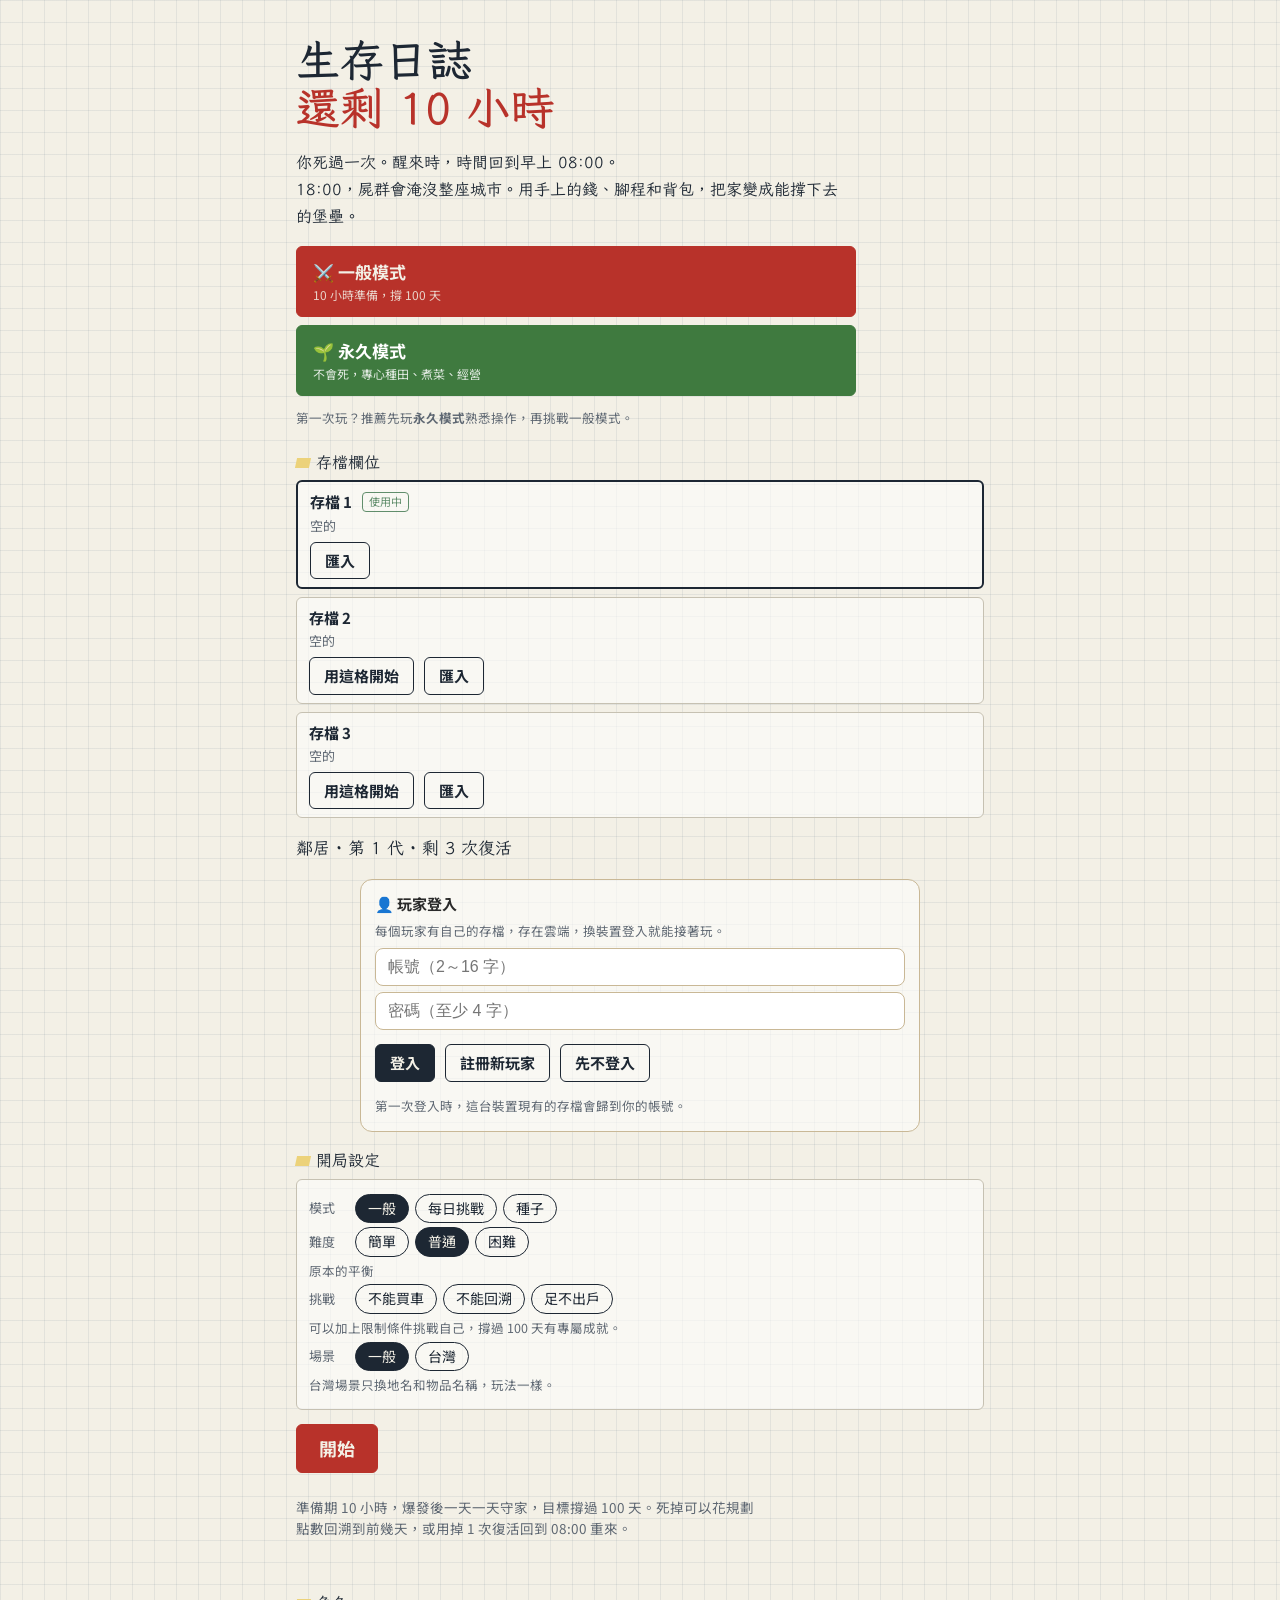
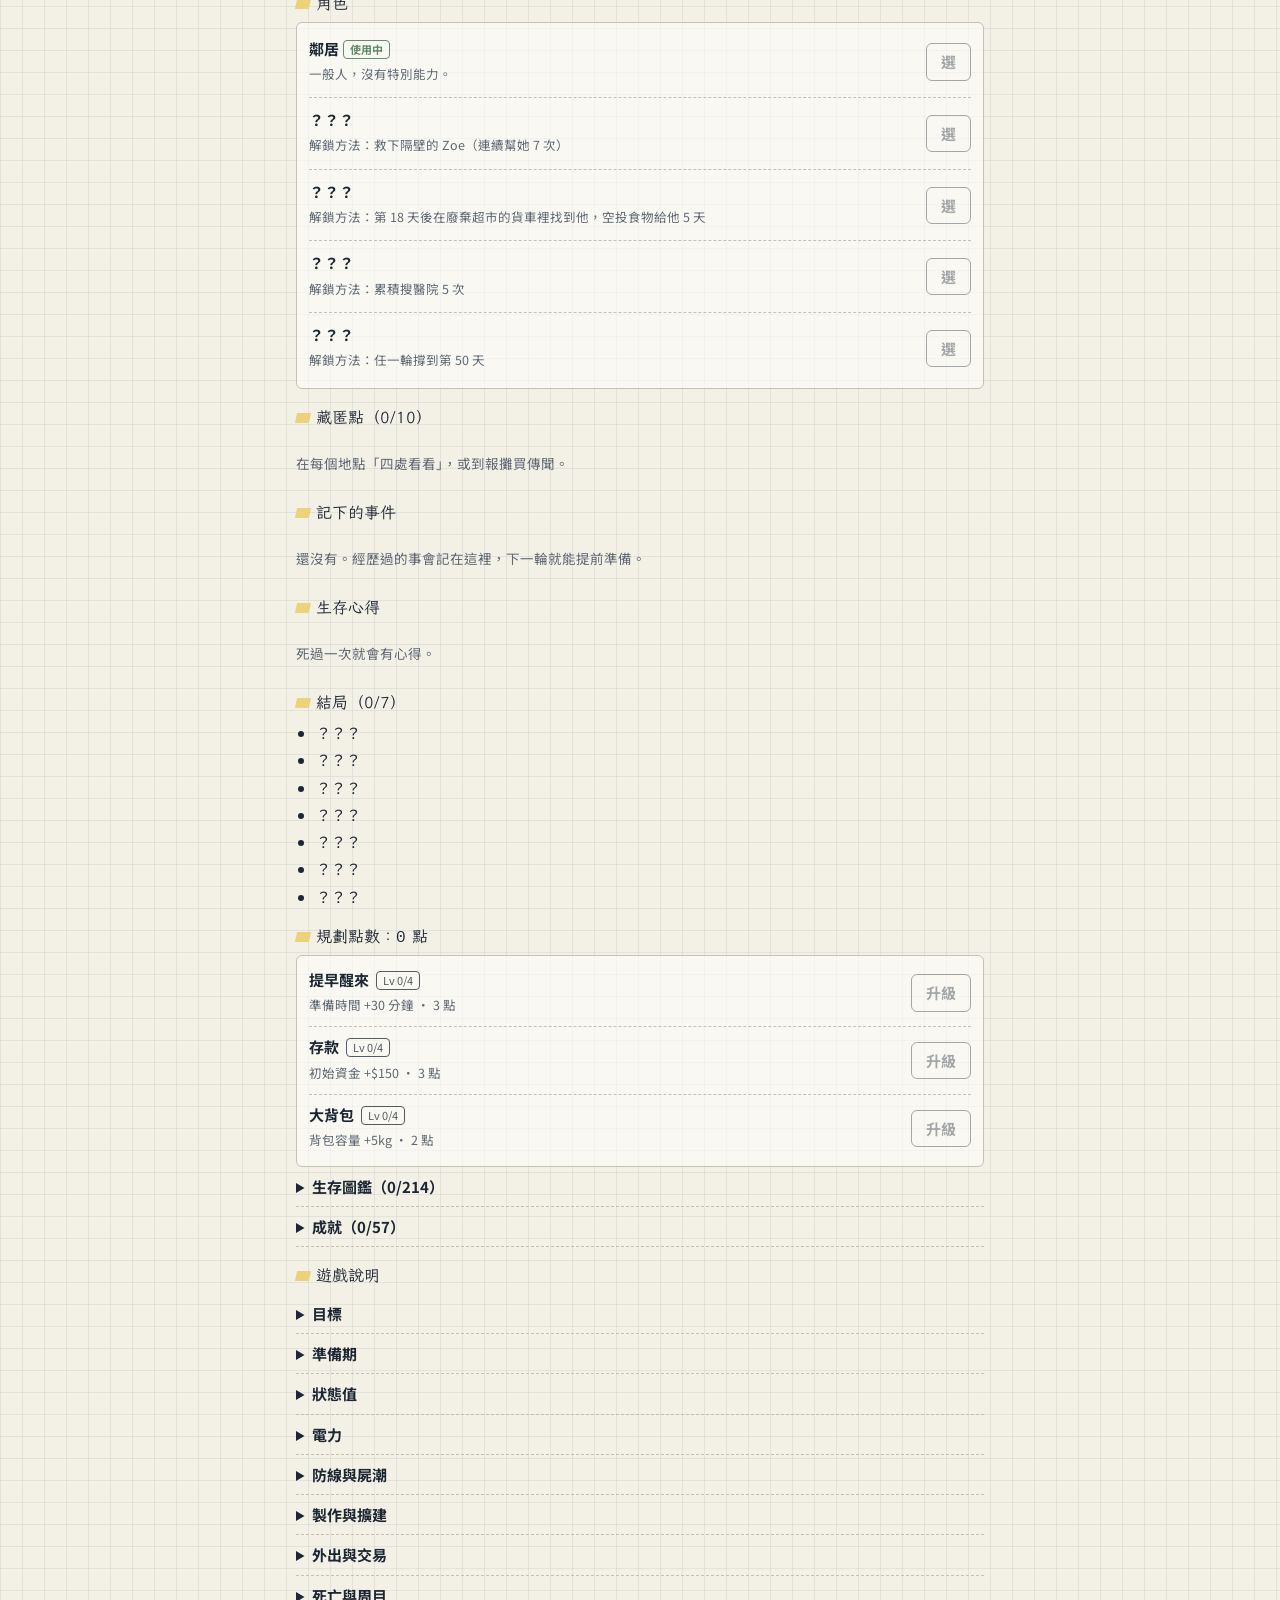
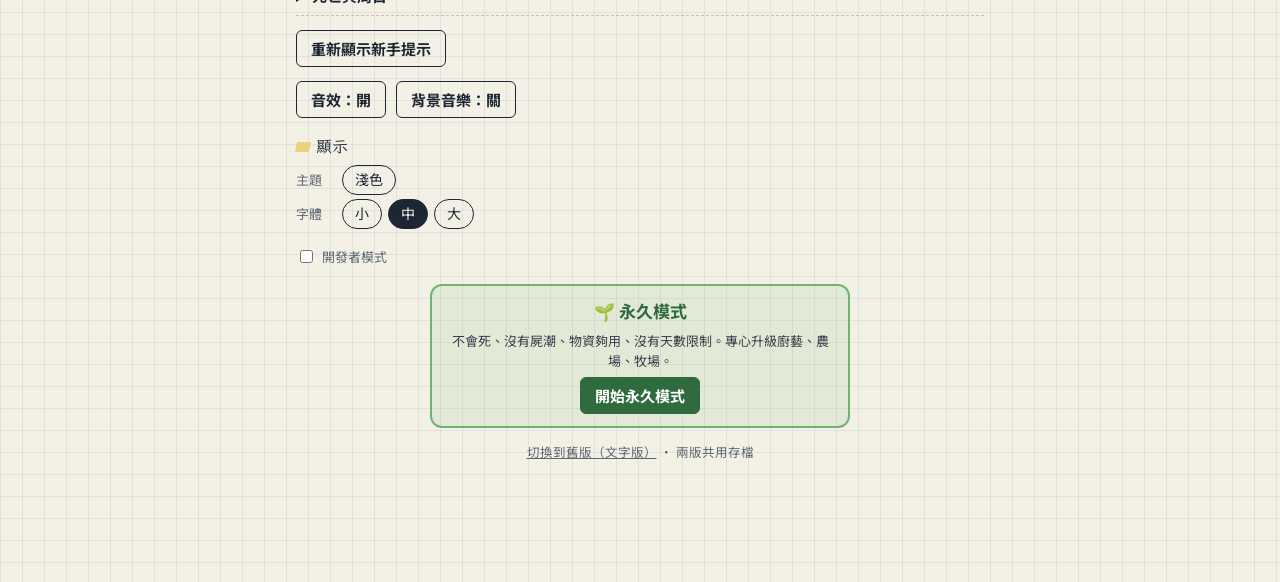
==== index.html @ 251d0847 "新手保護、永久模式中級任務、換畫面捲回頂端 Co-Authored-By: Claude Opus 5.5 <noreply@anthropic.com> Claude-Session: https:" ====
<!DOCTYPE html>
<html lang="zh-Hant">
<head>
<meta charset="utf-8">
<meta name="viewport" content="width=device-width, initial-scale=1">
<title>生存日誌</title>
<link rel="preconnect" href="https://fonts.googleapis.com">
<link rel="preconnect" href="https://fonts.gstatic.com" crossorigin>
<link href="https://fonts.googleapis.com/css2?family=LXGW+WenKai+TC:wght@400;700&family=Noto+Sans+TC:wght@400;500;700&family=IBM+Plex+Mono:wght@500;700&display=swap" rel="stylesheet">
<style>
/* 版面概念：一本攤開的方格求生筆記本，倒數計時像蓋在頁首的紅色印章 */
:root {
  --paper: #f3f0e6;
  --paper-2: #e9e4d6;
  --grid: rgba(60, 90, 120, 0.09);
  --ink: #1d2733;
  --muted: #5f6873;
  --line: #c6c1b2;
  --stamp: #b8322a;
  --tape: #ecd27a;
  --good: #2f6b3f;
  --warn: #a8661a;
  --f-display: "LXGW WenKai TC", "Kaiti TC", "STKaiti", serif;
  --f-body: "Noto Sans TC", "PingFang TC", "Microsoft JhengHei", sans-serif;
  --f-num: "IBM Plex Mono", ui-monospace, Menlo, monospace;
  color-scheme: light;
}
* { box-sizing: border-box; }
html, body { margin: 0; height: 100%; }
body {
  background-color: var(--paper);
  background-image:
    linear-gradient(var(--grid) 1px, transparent 1px),
    linear-gradient(90deg, var(--grid) 1px, transparent 1px);
  background-size: 22px 22px;
  color: var(--ink);
  font-family: var(--f-body);
  font-size: 15px;
  line-height: 1.55;
}
button { font: inherit; color: inherit; cursor: pointer; }
button:focus-visible { outline: 2px solid var(--stamp); outline-offset: 2px; }
.wrap { max-width: 720px; margin: 0 auto; padding: 0 16px 96px; }
h1, h2, h3 { font-family: var(--f-display); font-weight: 700; text-wrap: balance; margin: 0; }
.num { font-family: var(--f-num); font-variant-numeric: tabular-nums; }

/* 頂部狀態 */
.status {
  position: sticky; top: 0; z-index: 5;
  background: var(--paper);
  border-bottom: 2px solid var(--ink);
  padding: 10px 16px 8px;
}
.status-in { max-width: 720px; margin: 0 auto; display: grid; grid-template-columns: auto 1fr; gap: 14px; align-items: center; }
.stamp {
  border: 2.5px solid var(--stamp); color: var(--stamp);
  border-radius: 6px; padding: 2px 10px 4px; transform: rotate(-2deg);
  text-align: center; min-width: 116px;
}
.stamp .lbl { font-family: var(--f-display); font-size: 12px; letter-spacing: 0.15em; }
.stamp .big { font-family: var(--f-num); font-size: 30px; font-weight: 700; line-height: 1; }
.stamp.urgent { background: var(--stamp); color: var(--paper); }
.meters { display: grid; gap: 4px; font-size: 13px; }
.meters .row { display: flex; justify-content: space-between; gap: 8px; }
.meters .k { color: var(--muted); }
.bar { height: 8px; border: 1px solid var(--ink); border-radius: 4px; overflow: hidden; background: var(--paper-2); }
.bar > i { display: block; height: 100%; background: var(--ink); }
.bar.full > i { background: var(--stamp); }

.ticker { margin: 12px 0 4px; display: grid; gap: 4px; }
.ticker p { margin: 0; font-size: 13px; color: var(--muted); }
.ticker p:first-child { color: var(--ink); }
.ticker p.alert { color: var(--stamp); font-weight: 700; }

.place { display: flex; align-items: baseline; justify-content: space-between; gap: 12px; margin: 14px 0 6px; flex-wrap: wrap; }
.place h2 { font-size: 26px; }
.place .sub { color: var(--muted); font-size: 13px; }

.tabs {
  position: fixed; left: 0; right: 0; bottom: 0; z-index: 6;
  background: var(--ink); display: grid; grid-template-columns: repeat(4, 1fr);
}
.tabs button { background: none; border: 0; color: var(--paper-2); padding: 12px 4px 14px; font-size: 14px; }
.tabs button[aria-selected="true"] { color: var(--tape); font-weight: 700; box-shadow: inset 0 3px 0 var(--tape); }

.sheet { background: rgba(255,255,255,0.55); border: 1px solid var(--line); border-radius: 6px; padding: 4px 12px; }
.item { display: grid; grid-template-columns: 1fr auto; gap: 4px 10px; padding: 10px 0; border-bottom: 1px dashed var(--line); align-items: center; }
.item:last-child { border-bottom: 0; }
.item .nm { font-weight: 700; }
.item .meta { font-size: 12.5px; color: var(--muted); }
.item .price { font-family: var(--f-num); font-weight: 700; text-align: right; }
.price.free { color: var(--good); }
.price.up { color: var(--stamp); }
.item .ctrl { grid-column: 1 / -1; display: flex; gap: 8px; align-items: center; justify-content: flex-end; }
.step { display: inline-flex; border: 1px solid var(--ink); border-radius: 6px; overflow: hidden; }
.step button { background: none; border: 0; width: 32px; height: 32px; font-size: 18px; }
.step span { min-width: 30px; text-align: center; align-self: center; font-family: var(--f-num); }
.qty-in { width: 46px; border: 0; border-left: 1px solid var(--line); border-right: 1px solid var(--line); background: transparent; text-align: center; font-family: var(--f-num); font-size: 16px; color: var(--ink); -moz-appearance: textfield; appearance: textfield; }
.qty-in::-webkit-outer-spin-button, .qty-in::-webkit-inner-spin-button { -webkit-appearance: none; margin: 0; }
.qty-in:focus { outline: 2px solid var(--stamp); outline-offset: -2px; }
.btn { border: 1.5px solid var(--ink); background: var(--ink); color: var(--paper); border-radius: 6px; padding: 6px 14px; font-weight: 700; }
.btn.ghost { background: transparent; color: var(--ink); }
.btn.red { background: var(--stamp); border-color: var(--stamp); }
.btn:disabled { opacity: 0.38; cursor: not-allowed; }
.tag { display: inline-block; font-size: 11.5px; border: 1px solid currentColor; border-radius: 3px; padding: 0 5px; margin-left: 4px; vertical-align: 1px; }
.tag.red { color: var(--stamp); }
.tag.green { color: var(--good); }
.tag.amber { color: var(--warn); }

.cat { font-family: var(--f-display); font-size: 16px; margin: 16px 0 6px; }
.cat::before { content: ""; display: inline-block; width: 14px; height: 10px; background: var(--tape); margin-right: 6px; transform: skew(-12deg); }

.map svg { width: 100%; height: auto; display: block; }
.dest { display: grid; grid-template-columns: 1fr auto; gap: 2px 10px; padding: 10px 0; border-bottom: 1px dashed var(--line); align-items: center; }
.dest:last-child { border-bottom: 0; }
.dest .meta { font-size: 12.5px; color: var(--muted); }
.dest .meta b { color: var(--stamp); }

.kv { display: grid; grid-template-columns: repeat(2, 1fr); gap: 8px; margin: 10px 0; }
.kv > div { border: 1px solid var(--line); border-radius: 6px; padding: 8px 10px; background: rgba(255,255,255,0.55); }
.kv .k { font-size: 12px; color: var(--muted); }
.kv .v { font-family: var(--f-num); font-size: 20px; font-weight: 700; }
.kv .v.bad { color: var(--stamp); }
.list { margin: 0; padding-left: 20px; }
.list li { margin: 4px 0; }
.note { font-family: var(--f-display); font-size: 16px; line-height: 1.7; }
.hand { font-family: var(--f-display); }
.empty { color: var(--muted); font-size: 13.5px; padding: 10px 0; }

.hero { padding: 36px 0 12px; }
.hero h1 { font-size: 44px; line-height: 1.1; }
.hero h1 span { color: var(--stamp); }
.hero p { max-width: 34em; }
.result-big { font-family: var(--f-num); font-size: 64px; font-weight: 700; line-height: 1; }
.result-big small { font-family: var(--f-display); font-size: 22px; margin-left: 6px; }
.timeline { list-style: none; margin: 0; padding: 0; }
.timeline li { display: grid; grid-template-columns: 64px 1fr; gap: 8px; padding: 6px 0; border-bottom: 1px dashed var(--line); font-size: 14px; }
.timeline li .d { font-family: var(--f-num); color: var(--muted); }
.timeline li.bad { color: var(--stamp); }
.timeline li.good .d { color: var(--good); }
.upg { display: grid; grid-template-columns: 1fr auto; gap: 4px 10px; padding: 8px 0; border-bottom: 1px dashed var(--line); align-items: center; }
.upg:last-child { border-bottom: 0; }
.row-btns { display: flex; gap: 10px; flex-wrap: wrap; margin: 14px 0; }
.meters.sv { gap: 3px; }
.meters.sv .m { display: grid; grid-template-columns: 32px 1fr 26px; gap: 6px; align-items: center; font-size: 12px; }
.meters.sv .m .num { text-align: right; }
.meters.sv .bar { height: 7px; }
.chips { display: flex; flex-wrap: wrap; gap: 6px 14px; font-size: 13px; color: var(--muted); margin: 8px 0 2px; }
.chips b { color: var(--ink); }
.alert-line { color: var(--stamp); font-weight: 700; font-size: 14px; margin: 8px 0; }
.dev { margin-top: 18px; font-size: 13px; color: var(--muted); }
.dev label { display: inline-flex; gap: 6px; align-items: center; }
@media (prefers-reduced-motion: no-preference) {
  .stamp.urgent { animation: pulse 1.6s ease-in-out infinite; }
  @keyframes pulse { 50% { transform: rotate(-2deg) scale(1.04); } }
}
@media (max-width: 400px) {
  .hero h1 { font-size: 36px; }
  .stamp { min-width: 100px; }
  .stamp .big { font-size: 26px; }
}
.tipcard { border: 2px dashed var(--stamp); border-radius: 8px; padding: 10px 12px; margin: 12px 0; background: rgba(236, 210, 122, 0.25); }
.tipcard .hand { font-size: 18px; color: var(--stamp); }
.tipcard p { margin: 4px 0 8px; font-size: 14px; }
details.guide { border-bottom: 1px dashed var(--line); padding: 8px 0; }
details.guide summary { cursor: pointer; font-weight: 700; }
details.guide p { margin: 6px 0 2px; font-size: 14px; }
.scene { margin: 10px 0 0; }
.scene svg { width: 100%; height: auto; display: block; max-height: 170px; }
.slots { display: grid; gap: 8px; margin-bottom: 14px; }
.slot { border: 1px solid var(--line); border-radius: 6px; padding: 8px 12px; background: rgba(255,255,255,0.55); }
.slot.cur { border: 2px solid var(--ink); }
.slot-h { display: flex; gap: 6px; align-items: center; }
.slot .meta { margin: 2px 0 0; font-size: 13px; color: var(--muted); }
.backup { margin-top: 8px; }
.backup textarea { width: 100%; font-family: var(--f-num); font-size: 12px; border: 1px solid var(--line); border-radius: 6px; padding: 6px; background: var(--paper); color: var(--ink); word-break: break-all; }
.warnbox { border: 2px solid var(--stamp); border-radius: 6px; padding: 8px 12px; margin: 6px 0 8px; background: rgba(184, 50, 42, 0.06); font-size: 14px; }
.warnbox b { color: var(--stamp); }
.warnbox ul { margin: 4px 0 0; padding-left: 18px; }
.summary { display: flex; flex-wrap: wrap; gap: 4px 12px; align-items: baseline; border: 1px dashed var(--line); border-radius: 6px; padding: 8px 12px; margin: 10px 0 4px; font-size: 13px; background: rgba(255,255,255,0.55); }
.summary .hand { font-size: 16px; width: 100%; }
.summary .neg { color: var(--stamp); }
.summary .pos { color: var(--good); }
.setrow { display: flex; flex-wrap: wrap; gap: 6px; align-items: center; margin: 4px 0; }
.setrow > span { width: 40px; font-size: 13px; color: var(--muted); }
.pill { border: 1.5px solid var(--ink); background: transparent; border-radius: 999px; padding: 3px 12px; font-size: 14px; }
.pill.on { background: var(--ink); color: var(--paper); }
.sheet .meta, p.meta { font-size: 12.5px; color: var(--muted); margin: 4px 0; }
.diary { list-style: none; margin: 6px 0 0; padding: 0; }
.diary li { display: grid; grid-template-columns: 64px 1fr; gap: 8px; padding: 5px 0; border-bottom: 1px dashed var(--line); font-size: 15px; }
.diary .num { color: var(--muted); font-size: 12.5px; padding-top: 2px; }
.grid { display: grid; grid-template-columns: repeat(8, 1fr); gap: 4px; margin: 6px 0; }
.cell { aspect-ratio: 1; border: 1px solid var(--ink); border-radius: 4px; padding: 0; display: flex; flex-direction: column; align-items: center; justify-content: center; font-size: 11px; line-height: 1.1; color: var(--ink); }
.cell b { font-family: var(--f-num); font-size: 11px; }
.cell.empty { border: 1px dashed var(--line); background: transparent; }
.cell.sel { outline: 2px solid var(--stamp); outline-offset: 1px; }
.cell.over { opacity: 0.5; border-color: var(--stamp); }
.roompanel { border: 2px solid var(--ink); border-radius: 8px; padding: 10px 12px; margin: 10px 0; background: rgba(255,255,255,0.7); }
.roompanel p { margin: 6px 0; font-size: 14px; }
.anim { position: fixed; z-index: 20; pointer-events: none; animation: animFade 1.5s ease forwards; }
.anim.travel { left: 50%; top: 40%; transform: translate(-50%, -50%); width: min(320px, 88vw); background: var(--paper); border: 2px solid var(--ink); border-radius: 10px; padding: 10px 12px 6px; box-shadow: 0 6px 20px rgba(0,0,0,0.15); text-align: center; }
.anim.travel svg { width: 100%; height: auto; display: block; }
.anim.travel p { margin: 4px 0; font-family: var(--f-display); font-size: 16px; }
.anim .walker { animation: walk 1.1s ease-in-out forwards; transform: translateX(30px); }
.anim.day { inset: 0; background: #11161d; color: var(--paper); display: flex; flex-direction: column; align-items: center; justify-content: center; text-align: center; padding: 24px; animation: dayFade 2.2s ease forwards; }
.anim.day .big { font-size: 44px; color: var(--tape); }
.anim.day p { max-width: 22em; font-size: 18px; opacity: 0.85; }
@keyframes walk { from { transform: translateX(30px); } to { transform: translateX(270px); } }
@keyframes animFade { 0%, 80% { opacity: 1; } 100% { opacity: 0; visibility: hidden; } }
@keyframes dayFade { 0% { opacity: 0; } 15%, 70% { opacity: 1; } 100% { opacity: 0; visibility: hidden; } }
:root[data-dark="1"] {
  --paper: #171b21; --paper-2: #232a33; --grid: rgba(255,255,255,0.035); --ink: #e8e4da; --muted: #a2aab4; --line: #3a424d;
  --stamp: #e46a5e; --tape: #c9a94a; --good: #7cc191; --warn: #e0a85a; color-scheme: dark;
}
:root[data-dark="1"] .sheet, :root[data-dark="1"] .kv > div, :root[data-dark="1"] .slot, :root[data-dark="1"] .summary, :root[data-dark="1"] .roompanel { background: rgba(255,255,255,0.04); }
:root[data-dark="1"] .scene svg, :root[data-dark="1"] .map svg { background: #f3f0e6; border-radius: 8px; }
:root[data-dark="1"] .tipcard { background: rgba(201,169,74,0.12); }
:root[data-dark="1"] .anim.travel { background: #f3f0e6; color: #1d2733; }
.cell { color: #1d2733; }
.qbar { display: flex; gap: 10px; align-items: center; flex-wrap: wrap; margin: 10px 0 2px; }
.seed-in { font-family: var(--f-num); font-size: 15px; border: 1.5px solid var(--ink); border-radius: 6px; padding: 3px 8px; width: 140px; background: transparent; color: var(--ink); text-transform: uppercase; }
.diary-img { width: 100%; border: 1px solid var(--line); border-radius: 6px; margin: 6px 0 12px; }
.iso { margin: 6px -8px 0; }
.iso svg { width: 100%; height: auto; display: block; touch-action: manipulation; }
:root[data-dark="1"] .iso svg { background: #f3f0e6; border-radius: 8px; }
.iso.live { margin-top: 8px; }
.lv-rain { animation: lvRain 0.6s linear infinite; }
.lv-snow { animation: lvSnow 2.2s linear infinite; }
.lv-sway { animation: lvSway 3s ease-in-out infinite alternate; }
.lv-led { animation: lvBlink 1.4s ease-in-out infinite; }
.lv-smoke { animation: lvSmoke 1.6s ease-out infinite; }
.lv-zbob { animation: lvZ 1.3s ease-in-out infinite alternate; }
.lv-bob { animation: lvBob 1.8s ease-in-out infinite; }
.lv-dog { animation: lvDog 4s ease-in-out infinite alternate; }
.lv-tail { animation: lvTail 0.4s ease-in-out infinite alternate; transform-box: fill-box; transform-origin: 100% 100%; }
.lv-z { animation: lvZz 2s ease-out infinite; }
.lv-float { animation: lvFloat 2.4s ease-out forwards; }
@keyframes lvRain { from { transform: translateY(-4px); opacity: 0; } 30% { opacity: 1; } to { transform: translateY(8px); opacity: 0; } }
@keyframes lvSnow { from { transform: translate(0, -4px); opacity: 0; } 20% { opacity: 1; } to { transform: translate(3px, 12px); opacity: 0; } }
@keyframes lvSway { from { transform: rotate(-4deg); } to { transform: rotate(4deg); } }
@keyframes lvBlink { 0%, 100% { opacity: 1; } 50% { opacity: 0.25; } }
@keyframes lvSmoke { from { transform: translateY(0) scale(0.6); opacity: 0.6; } to { transform: translateY(-26px) scale(1.6); opacity: 0; } }
@keyframes lvZ { from { transform: translateX(-2px) rotate(-3deg); } to { transform: translateX(3px) rotate(3deg); } }
@keyframes lvBob { 0%, 100% { transform: translateY(0); } 50% { transform: translateY(-1.5px); } }
@keyframes lvDog { from { transform: translateX(-18px); } to { transform: translateX(22px); } }
@keyframes lvTail { from { transform: rotate(-20deg); } to { transform: rotate(25deg); } }
@keyframes lvZz { from { transform: translateY(0); opacity: 1; } to { transform: translateY(-14px); opacity: 0; } }
@keyframes lvFloat { 0% { transform: translateY(6px); opacity: 0; } 15% { opacity: 1; } 70% { opacity: 1; } 100% { transform: translateY(-22px); opacity: 0; } }
@media (prefers-reduced-motion: reduce) { [class^="lv-"], [class*=" lv-"] { animation: none !important; } }
.rt-wrap { position: relative; margin: 8px -16px 0; background: #191d23; border-radius: 0; overflow: hidden; }
.rt-wrap .iso { margin: 0; padding: 70px 0 44px; }
.rt-wrap .iso svg { background: transparent !important; }
.rt-q { pointer-events: none; position: absolute; left: 8px; top: 8px; max-width: 56%; font-size: 11.5px; line-height: 1.45; color: #f3f0e6; background: rgba(20,24,30,0.72); border-radius: 6px; padding: 6px 8px; }
.rt-q b { color: #ecd27a; }
.rt-qh { color: #ecd27a; font-weight: 700; margin-top: 2px; }
.rt-qh::before { content: "▸ "; }
.rt-c { position: absolute; right: 8px; top: 6px; text-align: center; color: #f3f0e6; }
.rt-day { font-family: var(--f-num); font-weight: 700; font-size: 20px; letter-spacing: 0.02em; }
.rt-time { font-family: var(--f-num); font-weight: 700; font-size: 18px; color: #7fd4ff; }
.rt-wx { font-size: 11px; color: #c9cdd2; }
.rt-floors { position: absolute; right: 8px; bottom: 50px; display: grid; gap: 4px; }
.rt-floors button { background: rgba(20,24,30,0.75); color: #f3f0e6; border: 1px solid #4a525c; border-radius: 4px; font-size: 12px; padding: 3px 8px; }
.rt-floors button.on { background: #ecd27a; color: #1d2733; border-color: #ecd27a; }
.rt-sp { position: absolute; left: 50%; bottom: 8px; transform: translateX(-50%); display: flex; gap: 4px; background: rgba(20,24,30,0.8); padding: 4px; border-radius: 6px; }
.rt-sp button { background: transparent; color: #f3f0e6; border: 0; min-width: 44px; padding: 5px 8px; border-radius: 4px; font-size: 13px; }
.rt-sp button.on { background: #ecd27a; color: #1d2733; font-weight: 700; }
.rt-task { border: 2px solid var(--ink); border-radius: 8px; padding: 8px 12px; margin: 10px 0; display: grid; gap: 6px; }
.rt-task .bar i { background: var(--tape); }
.rt-task .x { border: 0; background: none; color: var(--stamp); font-weight: 700; padding: 0 2px; }
.rt-stats { display: grid; grid-template-columns: 1fr 1fr; gap: 4px 12px; padding: 8px 0 4px; }
.rt-st { display: grid; grid-template-columns: 30px 1fr 26px; gap: 6px; align-items: center; font-size: 12px; }
.rt-st .bar { height: 8px; }
.rt-st b { text-align: right; font-size: 12px; }
.rt-tags { grid-column: 1 / -1; display: flex; gap: 4px; flex-wrap: wrap; }
.rt-tags span { font-size: 11.5px; padding: 1px 7px; border-radius: 3px; color: #fff; }
.rt-tags .g { background: #2f6b3f; } .rt-tags .r { background: #b8322a; }

/* 屍潮 */
.sg-box { border: 2px solid #b8322a; background: rgba(184,50,42,0.08); border-radius: 10px; padding: 10px 12px; margin: 8px 0; }
.sg-h { display: flex; justify-content: space-between; align-items: baseline; gap: 8px; margin-bottom: 6px; }
.sg-h b:first-child { color: #b8322a; font-size: 1.05em; }
.sg-box .bar i { background: #b8322a; }
.sg-warn { border-left: 4px solid #b8322a; padding: 6px 10px; margin: 8px 0; background: rgba(184,50,42,0.07); font-size: 0.92em; }
svg.sg-on { animation: sgPulse 2.4s ease-in-out infinite; }
@keyframes sgPulse { 50% { filter: saturate(0.8) brightness(0.92); } }

/* 物件視窗 */
.rt-modal { position: fixed; inset: 0; z-index: 60; background: rgba(15,18,22,0.55); display: flex; align-items: flex-end; justify-content: center; padding: 12px; animation: mFade .15s ease-out; }
.rt-mbox { background: var(--paper, #f6f1e4); color: var(--ink, #1d2733); width: min(460px, 100%); max-height: 78vh; overflow: auto; border: 2px solid var(--ink, #1d2733); border-radius: 14px; padding: 14px; box-shadow: 0 10px 30px rgba(0,0,0,0.35); animation: mUp .18s ease-out; }
.rt-mh { display: flex; gap: 10px; align-items: center; margin-bottom: 10px; }
.rt-mh b { font-size: 1.15em; }
.rt-mic { font-size: 30px; line-height: 1; }
.macts { display: grid; gap: 8px; }
.macts .btn { display: flex; flex-direction: column; align-items: flex-start; text-align: left; width: 100%; }
.macts .btn small { font-weight: 400; opacity: 0.75; font-size: 0.8em; margin-top: 2px; }
.mgrid { display: grid; grid-template-columns: repeat(auto-fill, minmax(118px, 1fr)); gap: 6px; margin-bottom: 8px; }
.mcell { display: flex; flex-direction: column; align-items: flex-start; gap: 2px; padding: 8px; border: 1.5px solid var(--ink, #1d2733); border-radius: 8px; background: rgba(255,255,255,0.5); color: inherit; font: inherit; text-align: left; cursor: pointer; }
.mcell span { font-size: 0.78em; opacity: 0.75; }
.mcell:disabled { opacity: 0.4; }
@keyframes mFade { from { opacity: 0; } }
@keyframes mUp { from { transform: translateY(24px); opacity: 0; } }
:root[data-dark="1"] .rt-mbox, :root[data-dark="1"] .mcell { background: #23282f; color: #e8e4da; border-color: #556; }
.rt-goal { opacity: 0.92; }
.loc-thumb { display: block; width: 100%; max-width: 260px; aspect-ratio: 16 / 6; object-fit: cover; border-radius: 6px; border: 1.5px solid var(--ink, #1d2733); margin-bottom: 4px; }
.ot-banner { height: 84px; border-radius: 8px; background-size: cover; background-position: center 40%; border: 1.5px solid var(--ink, #1d2733); margin-bottom: 8px; position: relative; }
.ot-banner b { position: absolute; left: 10px; bottom: 6px; color: #fff; text-shadow: 0 1px 3px #000, 0 0 8px #000; font-size: 1.05em; }

/* ===== 橫屏版面 ===== */
.ls-hint { display: flex; align-items: center; justify-content: space-between; gap: 8px; margin: 8px 0; padding: 8px 10px; border: 1.5px dashed var(--ink, #1d2733); border-radius: 8px; font-size: 13px; background: rgba(236,210,122,0.18); }
.ls-hint button { border: 0; background: transparent; font-size: 16px; color: inherit; cursor: pointer; }
body.ls { overflow: hidden; background: #14171c; }
body.ls #app { height: 100dvh; overflow: hidden; }
.ls-stage { position: fixed; inset: 0; display: grid; grid-template-columns: minmax(150px, 22vw) 1fr 92px; background: #14171c; color: #f3f0e6; padding: env(safe-area-inset-top) env(safe-area-inset-right) env(safe-area-inset-bottom) env(safe-area-inset-left); }
.ls-left { overflow: auto; padding: 8px 8px 8px 10px; display: flex; flex-direction: column; gap: 8px; }
.ls-left .rt-stats { grid-template-columns: 1fr; gap: 6px; padding: 0; }
.ls-left .rt-st { grid-template-columns: 32px 1fr 26px; color: #f3f0e6; }
.ls-left .ot-banner { height: 56px; margin: 0; }
.ls-tick { margin: 0 !important; max-height: 34vh; overflow: hidden; }
.ls-tick p { color: #b9bcc2 !important; font-size: 11.5px !important; line-height: 1.35; }
.ls-tick p:first-child { color: #f3f0e6 !important; }
.ls-tick p.alert { color: #ff8a7a !important; }
.ls-tick p:nth-child(n+3) { display: none; }
.ls-center { position: relative; min-width: 0; height: 100dvh; display: flex; align-items: center; justify-content: center; }
.ls-center .rt-wrap { margin: 0; width: 100%; height: 100%; border-radius: 0; display: flex; align-items: center; justify-content: center; }
.ls-center .rt-wrap .iso { padding: 0; width: 100%; height: 100%; display: flex; align-items: center; justify-content: center; }
.ls-center .rt-wrap .iso svg { width: auto; height: 100%; max-width: 100%; }
.ls-center .rt-q { font-size: 10.5px; max-width: 34%; padding: 4px 6px; }
.ls-center .rt-c { transform: scale(0.8); transform-origin: top right; }
.ls-center .rt-sp { bottom: 6px; }
.ls-center .rt-sp button { min-width: 36px; padding: 4px 6px; }
.ls-pause { text-align: center; color: #b9bcc2; line-height: 2; }
.ls-float { position: absolute; left: 50%; bottom: 46px; transform: translateX(-50%); width: min(420px, 92%); z-index: 5; }
.ls-float .sg-box { background: rgba(246,241,228,0.96) !important; color: #1d2733; margin: 0 0 6px; }
.ls-right { display: flex; flex-direction: column; gap: 6px; padding: 8px 8px 8px 0; justify-content: center; }
.ls-btn { flex: 1 1 0; max-height: 70px; display: flex; flex-direction: column; align-items: center; justify-content: center; gap: 2px; border: 1.5px solid #3a4250; border-radius: 10px; background: #232933; color: #f3f0e6; font-size: 20px; cursor: pointer; font-family: inherit; }
.ls-btn span { font-size: 11.5px; font-weight: 700; }
.ls-btn.red { background: #8f2a22; border-color: #b8322a; }
.ls-btn.go { background: #2f6b3f; border-color: #3f8a52; }
.ls-btn.menu { background: #ecd27a; color: #1d2733; border-color: #c9a94a; }
.ls-btn:disabled { opacity: 0.4; }
.ls-drawer { position: fixed; top: 0; right: 0; bottom: 0; width: min(440px, max(360px, 48vw)); z-index: 50; overflow: auto; display: flex; flex-direction: column;
  --paper: #171b21; --paper-2: #232a33; --grid: transparent; --ink: #e8e4da; --muted: #9aa3ad; --line: #353d48; --stamp: #d9564a; --tape: #ecd27a; color-scheme: dark;
  background: rgba(16,19,24,0.9); -webkit-backdrop-filter: blur(10px); backdrop-filter: blur(10px); color: #e8e4da; font-size: 14px;
  border-left: 1px solid rgba(236,210,122,0.35); border-radius: 14px 0 0 14px; box-shadow: -10px 0 30px rgba(0,0,0,0.5);
  transform: translateX(105%); transition: transform .24s cubic-bezier(.2,.8,.2,1); padding-right: env(safe-area-inset-right); }
.ls-drawer.open { transform: translateX(0); }
.ls-dh { order: 0; position: sticky; top: 0; z-index: 4; display: flex; align-items: center; gap: 8px; padding: 10px 14px 6px; background: rgba(16,19,24,0.96); }
.ls-dh b { font-size: 15px; color: #ecd27a; letter-spacing: 0.08em; }
.ls-dh .meta { font-size: 11px; }
.ls-dh .btn { margin-left: auto; padding: 3px 10px; font-size: 12px; }
.ls-drawer nav.tabs { order: 1; position: sticky; top: 40px; z-index: 3; left: auto; right: auto; bottom: auto; width: auto; margin: 0 12px 6px; display: grid; grid-template-columns: repeat(4, 1fr); gap: 4px; background: rgba(255,255,255,0.05); border: 1px solid #353d48; border-radius: 10px; padding: 3px; box-shadow: none; }
.ls-drawer nav.tabs button { padding: 6px 2px; font-size: 13px; color: #b9bcc2; border-radius: 7px; box-shadow: none !important; }
.ls-drawer nav.tabs button[aria-selected="true"] { background: #ecd27a; color: #1d2733; }
.ls-drawer header.status { order: 2; position: static; background: transparent; border: 0; box-shadow: none; padding: 2px 14px; }
.ls-drawer main.wrap { order: 3; padding: 0 14px 16px; max-width: none; margin: 0; background: transparent; }
.ls-drawer > .setrow { order: 4; }
.ls-drawer .sheet, .ls-drawer .kv > div, .ls-drawer .slot, .ls-drawer .summary, .ls-drawer .roompanel { background: rgba(255,255,255,0.04); border-color: #353d48; }
.ls-drawer .tipcard { background: rgba(236,210,122,0.08); border-color: rgba(236,210,122,0.35); }
.ls-drawer .btn { background: #2a313c; border-color: #3d4655; color: #f3f0e6; border-radius: 8px; }
.ls-drawer .btn:not(:disabled):active { background: #ecd27a; color: #1d2733; }
.ls-drawer .btn.ghost { background: transparent; }
.ls-drawer .btn.red { background: #8f2a22; border-color: #b8322a; }
.ls-drawer .pill { border-color: #3d4655; color: #d6d2c8; }
.ls-drawer .pill.on { background: #ecd27a; border-color: #ecd27a; color: #1d2733; }
.ls-drawer .cat { font-size: 14px; color: #ecd27a; margin: 12px 0 6px; }
.ls-drawer details.guide summary { color: #ecd27a; }
.ls-drawer .ticker, .ls-drawer main.wrap > p.meta:first-of-type { display: none; }
.ls-drawer .scene svg, .ls-drawer .map svg { border-radius: 8px; }
.ls-scrim { position: fixed; inset: 0; z-index: 40; background: rgba(0,0,0,0.18); }
body.ls .rt-modal { z-index: 70; align-items: center; background: rgba(8,10,14,0.35); }
body.ls .rt-mbox { max-height: 92dvh; background: rgba(16,19,24,0.94); -webkit-backdrop-filter: blur(10px); backdrop-filter: blur(10px); color: #e8e4da; border: 1px solid rgba(236,210,122,0.35);
  --paper: #171b21; --ink: #e8e4da; --muted: #9aa3ad; --line: #353d48; }
body.ls .rt-mbox .mcell { background: rgba(255,255,255,0.05); border-color: #3d4655; color: #e8e4da; }
body.ls .rt-mbox .btn { background: #2a313c; border-color: #3d4655; color: #f3f0e6; }
body.ls .rt-mbox .btn.red { background: #8f2a22; border-color: #b8322a; }
body.ls .rt-mbox .btn.ghost { background: transparent; }
body.ls .ls-float .sg-box { background: rgba(16,19,24,0.92) !important; color: #e8e4da; border-color: rgba(236,210,122,0.45); -webkit-backdrop-filter: blur(8px); backdrop-filter: blur(8px); }
body.ls .ls-float .sg-box .btn { background: #2a313c; border-color: #3d4655; color: #f3f0e6; }
body.ls .ls-float .sg-box .btn.red { background: #8f2a22; border-color: #b8322a; }
body.ls .ls-float .sg-box .btn.ghost { background: transparent; }
body.ls .rt-mbox { font-size: 13px; padding: 10px 12px; width: min(520px, 70vw); }
body.ls .rt-mh { margin-bottom: 6px; } body.ls .rt-mh b { font-size: 15px; } body.ls .rt-mic { font-size: 24px; }
body.ls .mgrid { grid-template-columns: repeat(auto-fill, minmax(104px, 1fr)); gap: 5px; }
body.ls .mcell { padding: 5px 8px; } body.ls .macts { gap: 5px; } body.ls .macts .btn { padding: 5px 10px; }
.ic { display: inline-block; width: 1.25em; height: 1.25em; margin-right: 4px; vertical-align: -0.22em; object-fit: contain; font-size: 1.05em; line-height: 1.25em; text-align: center; }
.cell { min-width: 0; overflow: hidden; }
.cell .cell-ic { display: block; width: 62%; height: auto; aspect-ratio: 1; max-width: 30px; margin: 0 auto 1px; font-size: 18px; line-height: 1.2; }
.cell .cell-ic + span { display: none; }

/* 入睡、早晨報告 */
.sleep-fade { position: fixed; inset: 0; z-index: 90; background: #05070a; display: flex; align-items: center; justify-content: center; animation: sleepIn 1.15s ease-in forwards; pointer-events: all; }
.sleep-fade span { color: #ecd27a; font-size: 28px; opacity: 0; animation: sleepZ 1.15s ease forwards; }
@keyframes sleepIn { from { opacity: 0; } to { opacity: 1; } }
@keyframes sleepZ { 40% { opacity: 0; } 100% { opacity: 1; } }
.mc-wrap { position: fixed; inset: 0; z-index: 65; background: rgba(8,10,14,0.45); display: flex; align-items: center; justify-content: center; padding: 14px; opacity: 0; animation: mcIn .35s ease-out 1.9s forwards; }
.mc-card { width: min(440px, 100%); max-height: 88dvh; overflow: auto; background: rgba(16,19,24,0.95); -webkit-backdrop-filter: blur(10px); backdrop-filter: blur(10px); color: #e8e4da; border: 1px solid rgba(236,210,122,0.45); border-radius: 14px; padding: 14px 16px; box-shadow: 0 14px 40px rgba(0,0,0,0.5); font-size: 14px; }
.mc-h { display: flex; gap: 10px; align-items: center; margin-bottom: 8px; }
.mc-h b { font-size: 17px; color: #ecd27a; }
.mc-h .meta { color: #9aa3ad; }
.mc-sun { font-size: 30px; }
.mc-horde { background: rgba(184,50,42,0.18); border: 1px solid rgba(217,86,74,0.5); border-radius: 8px; padding: 6px 10px; margin: 6px 0; font-weight: 700; }
.mc-chips, .mc-items { display: flex; flex-wrap: wrap; gap: 5px; margin: 8px 0; }
.mc-chip, .mc-it { border-radius: 999px; padding: 3px 9px; font-size: 12.5px; font-weight: 700; background: rgba(255,255,255,0.06); border: 1px solid #353d48; }
.mc-chip.up, .mc-it.up { color: #8fd6a3; border-color: rgba(124,193,145,0.5); }
.mc-chip.down, .mc-it.down { color: #ff9a8c; border-color: rgba(217,86,74,0.5); }
.mc-log { list-style: none; padding: 0; margin: 8px 0 12px; display: grid; gap: 5px; font-size: 13px; color: #c9ccd2; }
.mc-log li { padding-left: 14px; position: relative; line-height: 1.4; }
.mc-log li::before { content: '·'; position: absolute; left: 3px; color: #ecd27a; }
.mc-log li.al { color: #ff9a8c; }
.mc-go { width: 100%; padding: 9px; background: #ecd27a !important; color: #1d2733 !important; border-color: #ecd27a !important; font-size: 15px; }
@keyframes mcIn { to { opacity: 1; } }

/* 細節打磨 */
.btn, .ls-btn, .pill, .mcell, .rt-sp button, .tabs button, .cell { transition: transform .08s ease; }
.btn:not(:disabled):active, .ls-btn:not(:disabled):active, .pill:active, .mcell:not(:disabled):active, .rt-sp button:active, .tabs button:active, .cell:active { transform: scale(0.95); }
html, body { touch-action: manipulation; -webkit-tap-highlight-color: transparent; }
.rt-wrap, .ls-stage, .iso, .btn, .ls-btn, .pill, .mcell, .tabs, .cell, .rt-modal, .mc-wrap { -webkit-user-select: none; user-select: none; -webkit-touch-callout: none; }
.rt-st .bar.full > i { animation: lowPulse 1s ease-in-out infinite; }
.rt-st .bar.full { border-color: #d9564a; }
@keyframes lowPulse { 50% { opacity: 0.45; } }
#save-dot { position: fixed; right: 10px; bottom: 74px; z-index: 95; background: rgba(16,19,24,0.85); color: #ecd27a; font-size: 12px; padding: 4px 9px; border-radius: 999px; opacity: 0; pointer-events: none; }
#save-dot.on { animation: saveDot 1.8s ease forwards; }
body.ls #save-dot { bottom: 10px; right: 104px; }
@keyframes saveDot { 15%, 70% { opacity: 1; } 100% { opacity: 0; } }
.ls-coach { position: fixed; inset: 0; z-index: 80; background: rgba(5,7,10,0.62); color: #f3f0e6; font-size: 13px; line-height: 1.55; }
.ls-coach .cc { position: absolute; background: rgba(16,19,24,0.94); border: 1.5px dashed #ecd27a; border-radius: 10px; padding: 8px 12px; max-width: 230px; }
.ls-coach .cc b { display: block; color: #ecd27a; font-size: 14px; }
.ls-coach .cc-l { left: 12px; top: 40%; }
.ls-coach .cc-c { left: 50%; top: 32%; transform: translateX(-50%); text-align: center; }
.ls-coach .cc-r { right: 104px; top: 30%; }
.ls-coach .cc-ok { position: absolute; left: 50%; bottom: 18px; transform: translateX(-50%); background: #ecd27a !important; color: #1d2733 !important; border-color: #ecd27a !important; padding: 7px 26px; }

/* 廚房 */
.kc-head { display: grid; gap: 4px; margin: 4px 0 8px; padding: 8px 10px; border: 1.5px solid var(--line, #c6c1b2); border-radius: 10px; }
.kc-head b { font-size: 14px; }
.kc-head .bar { height: 6px; }
.kc-grid { display: grid; grid-template-columns: repeat(auto-fill, minmax(150px, 1fr)); gap: 6px; }
.kc-card { border: 1.5px solid var(--line, #c6c1b2); border-radius: 10px; padding: 7px 8px; display: flex; flex-direction: column; gap: 4px; background: rgba(255,255,255,0.35); }
.kc-card.locked { opacity: 0.5; }
.kc-t { display: flex; align-items: center; gap: 2px; flex-wrap: wrap; }
.kc-t b { font-size: 13.5px; }
.kc-made { margin-left: auto; font-size: 10.5px; opacity: 0.7; }
.kc-ings { display: flex; flex-wrap: wrap; gap: 3px; }
.kc-ing { font-size: 11px; padding: 1px 6px; border-radius: 999px; border: 1px solid; }
.kc-ing.ok { color: #2f7a46; border-color: rgba(47,122,70,0.5); }
.kc-ing.no { color: #b8322a; border-color: rgba(184,50,42,0.45); }
.kc-card .meta { font-size: 11px; }
.kc-go { margin-top: auto; padding: 4px 10px; }
.kc-basic { display: grid; grid-template-columns: repeat(3, 1fr); gap: 5px; margin-top: 8px; }
.kc-basic .btn { display: flex; flex-direction: column; font-size: 12.5px; padding: 5px 6px; }
.kc-basic small { font-weight: 400; font-size: 10px; opacity: 0.75; }
body.ls .kc-card, .ls-drawer .kc-card { background: rgba(255,255,255,0.04); border-color: #353d48; }
body.ls .kc-ing.ok { color: #8fd6a3; } body.ls .kc-ing.no { color: #ff9a8c; }
body.ls .kc-head { border-color: #353d48; }

/* 世界擴充 */
.wm-box { max-height: 86dvh; }
.wm-chips { display: flex; flex-wrap: wrap; gap: 6px; margin: 8px 0; }
.wm-chips .pill { font-size: 13px; }
.wm-list { display: grid; gap: 2px; }
.wm-row { display: flex; align-items: center; justify-content: space-between; gap: 10px; padding: 7px 0; border-bottom: 1px dashed var(--line, #c6c1b2); }
.wm-row > div:first-child { min-width: 0; }
.wm-row small { opacity: 0.7; font-size: 0.85em; }
.wm-row.fest { background: rgba(236,210,122,0.14); border-radius: 8px; padding: 7px 8px; border-bottom: 0; margin: 4px 0; }
.wm-row .btn { flex-shrink: 0; }
.roof-svg { width: 100%; height: auto; display: block; border-radius: 10px; margin-bottom: 6px; border: 1.5px solid var(--line, #c6c1b2); }
.tag { display: inline-block; font-size: 11px; padding: 0 6px; border: 1px solid currentColor; border-radius: 4px; opacity: 0.75; vertical-align: 1px; }
.nb-card { border: 1.5px solid var(--line, #c6c1b2); border-radius: 10px; padding: 8px 10px; margin-bottom: 8px; }
.nb-card.gone { opacity: 0.5; }
.nb-h { display: grid; grid-template-columns: 40px 1fr; gap: 10px; align-items: center; margin-bottom: 6px; }
.nb-h .bar { height: 6px; margin: 3px 0 1px; }
.nb-ic { width: 40px; height: 40px; border-radius: 50%; display: flex; align-items: center; justify-content: center; font-size: 22px; border: 1.5px solid var(--ink, #1d2733); }
.nb-card .row-btns { display: flex; flex-wrap: wrap; gap: 5px; margin-top: 6px; }
.nb-card .row-btns .btn { padding: 4px 10px; font-size: 13px; }
.nb-jobs { display: flex; flex-wrap: wrap; gap: 5px; margin-top: 8px; }
.coll-grid { display: grid; grid-template-columns: repeat(2, 1fr); gap: 6px; }
.coll { border: 1.5px dashed var(--line, #c6c1b2); border-radius: 8px; padding: 6px 8px; display: flex; flex-direction: column; gap: 2px; font-size: 12px; opacity: 0.55; }
.coll.on { border-style: solid; opacity: 1; background: rgba(236,210,122,0.1); }
.coll b { font-size: 13px; }
.radio-dial { display: flex; gap: 5px; overflow-x: auto; padding-bottom: 4px; margin-bottom: 8px; }
.radio-f { flex: 0 0 auto; display: flex; flex-direction: column; align-items: center; padding: 6px 10px; border: 1.5px solid var(--line, #c6c1b2); border-radius: 8px; background: transparent; color: inherit; font: inherit; cursor: pointer; }
.radio-f b { font-family: var(--f-num, monospace); font-size: 15px; }
.radio-f span { font-size: 10.5px; opacity: 0.75; }
.radio-f.on { background: #1d2733; color: #6ff0a0; border-color: #1d2733; }
.radio-box { border-radius: 10px; padding: 10px 12px; background: #1d2733; color: #d6f5e0; margin-bottom: 8px; font-family: var(--f-num, monospace); }
.radio-box .meta { color: #8fd6a3; }
.radio-box p { margin: 6px 0 8px; }
.mc-fest { margin: 8px 0; padding: 7px 10px; border-radius: 8px; background: rgba(236,210,122,0.14); border: 1px solid rgba(236,210,122,0.5); font-size: 13px; }
.mc-dream { margin: 8px 0 12px; padding: 8px 10px; border-radius: 10px; background: rgba(120,110,200,0.14); border: 1px solid rgba(160,150,230,0.45); font-size: 13px; }
.mc-dream p { margin: 4px 0; }
.mc-dream .row-btns { display: flex; gap: 6px; }
body.ls .wm-row, body.ls .nb-card, body.ls .coll, body.ls .radio-f, body.ls .roof-svg { border-color: #353d48; }
.nb-ic { overflow: hidden; } .nb-ic img { width: 100%; height: 100%; object-fit: cover; }

/* 版面整理 */
.ls-hint.slim { margin: 6px 0 4px; padding: 4px 10px; font-size: 12px; border-width: 1px; opacity: 0.8; }
.ticker.tk-one { display: flex; align-items: center; gap: 6px; margin: 6px 0; padding: 6px 10px; border-radius: 8px; background: rgba(29,39,51,0.06); cursor: pointer; }
.ticker.tk-one p { flex: 1; min-width: 0; white-space: nowrap; overflow: hidden; text-overflow: ellipsis; font-size: 13px; }
.tk-ic { font-size: 14px; } .tk-more { font-size: 11.5px; color: var(--muted); flex-shrink: 0; }
.rt-q.tq { max-width: 52%; font-size: 11px; padding: 5px 8px; line-height: 1.5; background: rgba(20,24,30,0.62); }
.rt-q.tq b { color: #ecd27a; }
.tq-2 { color: #d6d2c8; white-space: nowrap; overflow: hidden; text-overflow: ellipsis; }
.row-btns.quick4 { display: grid; grid-template-columns: repeat(4, 1fr); gap: 6px; margin: 10px 0 6px; }
.row-btns.quick4 .btn { padding: 9px 4px; font-size: 14px; }
main.wrap > .chips { margin: 6px 0 2px; font-size: 12.5px; }
.wm-chips { display: grid; grid-template-columns: repeat(4, 1fr); gap: 6px; margin: 4px 0 8px; }
.wm-chips .pill { padding: 6px 2px; font-size: 12px; text-align: center; white-space: nowrap; overflow: hidden; text-overflow: ellipsis; }
.alerts { border: 1.5px solid var(--stamp, #b8322a); border-radius: 10px; padding: 6px 10px 8px; margin: 6px 0 10px; background: rgba(184,50,42,0.06); }
.alerts .al-h { font-weight: 800; color: var(--stamp, #b8322a); font-size: 13px; margin-bottom: 2px; }
.alerts ul { list-style: none; margin: 0; padding: 0; display: grid; gap: 4px; font-size: 13px; }
.alerts li .btn { padding: 3px 10px; font-size: 12px; margin: 4px 0 0 0 !important; }
.settings-d .setrow { margin: 6px 0; }
.ls-drawer .alerts { border-color: rgba(217,86,74,0.6); background: rgba(184,50,42,0.12); }
.ls-drawer .ticker.tk-one { background: rgba(255,255,255,0.05); }
.enc-modal { z-index: 75; align-items: center; background: rgba(60,8,8,0.45); }
.enc-box > b { display: none; }
.enc-box .row-btns { display: grid; gap: 6px; margin-top: 8px !important; }
.enc-box .row-btns .btn { width: 100%; padding: 9px; }
body.ls .enc-box { width: min(440px, 70vw); }

/* 建議、我想要 */
.sug { display: grid; grid-template-columns: auto 1fr 1fr 1fr; gap: 6px; align-items: stretch; margin: 8px 0 4px; }
.sug-h { align-self: center; font-size: 12px; font-weight: 800; color: #b08a1e; writing-mode: horizontal-tb; white-space: nowrap; }
.sug-b { display: flex; align-items: center; gap: 6px; padding: 6px 8px; border: 1.5px solid #c9a94a; border-radius: 10px; background: rgba(236,210,122,0.18); color: inherit; font: inherit; text-align: left; cursor: pointer; min-width: 0; }
.sug-b b { display: block; font-size: 13px; white-space: nowrap; overflow: hidden; text-overflow: ellipsis; }
.sug-b small { display: block; font-size: 10.5px; opacity: 0.75; white-space: nowrap; overflow: hidden; text-overflow: ellipsis; }
.sug-b > span:last-child { min-width: 0; }
.sug-ic { font-size: 18px; }
.sug-b:active { transform: scale(0.96); }
.sug.ls { display: flex; flex-direction: column; gap: 5px; margin: 4px 0 0; }
.sug.ls .sug-h { color: #ecd27a; }
.sug.ls .sug-b { background: rgba(236,210,122,0.12); color: #f3f0e6; border-color: rgba(236,210,122,0.55); padding: 5px 7px; }
.verb-open { width: 100%; margin: 2px 0 6px; padding: 8px; background: #ecd27a !important; color: #1d2733 !important; border-color: #c9a94a !important; }
.verb-grid { display: grid; grid-template-columns: repeat(auto-fill, minmax(92px, 1fr)); gap: 6px; }
.verb { display: flex; flex-direction: column; align-items: center; gap: 3px; padding: 10px 4px; border: 1.5px solid var(--line, #c6c1b2); border-radius: 10px; background: rgba(255,255,255,0.4); color: inherit; font: inherit; cursor: pointer; }
.verb span { font-size: 24px; } .verb b { font-size: 12.5px; }
.verb.off { opacity: 0.45; }
.verb:active { transform: scale(0.95); }
body.ls .verb { background: rgba(255,255,255,0.05); border-color: #353d48; }
@media (max-width: 380px) { .sug { grid-template-columns: 1fr 1fr 1fr; } .sug-h { display: none; } }
.sug:not(.ls) { grid-template-columns: repeat(3, 1fr); }
.sug:not(.ls) .sug-h { grid-column: 1 / -1; display: block; }
.sug:not(.ls) .sug-b b { white-space: normal; line-height: 1.25; }
.sug:not(.ls) .sug-b small { white-space: normal; line-height: 1.25; }
.sug:not(.ls) .sug-b { padding: 6px; gap: 5px; }
@media (max-width: 380px) { .sug:not(.ls) .sug-h { display: block; } }

/* 吃什麼 */
.ep-box { width: min(480px, 100%); }
.ep-bar { display: grid; grid-template-columns: 34px 1fr 30px; gap: 8px; align-items: center; font-size: 12.5px; margin: 2px 0; }
.ep-bar .bar { height: 8px; }
.ep-auto { display: grid; grid-template-columns: 1fr 1fr; gap: 6px; margin: 10px 0 6px; }
.ep-auto .btn { display: flex; flex-direction: column; align-items: center; padding: 7px 6px; }
.ep-auto small { font-weight: 400; font-size: 10.5px; opacity: 0.75; }
.ep-toggles { display: flex; gap: 6px; flex-wrap: wrap; margin-bottom: 8px; }
.ep-toggles .pill { font-size: 12px; }
.ep-grid { display: grid; grid-template-columns: repeat(auto-fill, minmax(136px, 1fr)); gap: 6px; }
.ep-cell { display: flex; flex-direction: column; align-items: flex-start; gap: 2px; padding: 7px 8px; border: 1.5px solid var(--line, #c6c1b2); border-radius: 10px; background: rgba(255,255,255,0.45); color: inherit; font: inherit; text-align: left; cursor: pointer; position: relative; }
.ep-cell:active { transform: scale(0.96); }
.ep-cell:disabled { opacity: 0.5; }
.ep-ic { font-size: 22px; width: 28px; height: 28px; }
.ep-t { display: flex; align-items: baseline; gap: 4px; width: 100%; }
.ep-t b { font-size: 13px; }
.ep-q { margin-left: auto; font-size: 12px; font-weight: 700; color: var(--muted, #6b7280); }
.ep-s { font-size: 11px; opacity: 0.8; }
.ep-tags { display: flex; flex-wrap: wrap; gap: 3px; }
.et { font-size: 10px; padding: 0 5px; border-radius: 999px; border: 1px solid rgba(0,0,0,0.2); }
.et.warn { color: #b8322a; border-color: rgba(184,50,42,0.5); font-weight: 700; }
.et.dish { color: #8a6a1a; border-color: rgba(201,169,74,0.6); }
.et.warm { color: #c25a1a; border-color: rgba(194,90,26,0.5); }
body.ls .ep-cell { background: rgba(255,255,255,0.05); border-color: #353d48; }
body.ls .et { border-color: #4a5260; } body.ls .et.warn { color: #ff9a8c; } body.ls .et.dish { color: #ecd27a; }

/* 農場 */
.fm-box { width: min(560px, 100%); }
.fm-tabs { display: grid; grid-template-columns: repeat(5, 1fr); gap: 4px; margin-bottom: 8px; background: rgba(0,0,0,0.05); padding: 3px; border-radius: 10px; }
.fm-tabs button { border: 0; background: transparent; padding: 6px 2px; border-radius: 7px; font: inherit; font-size: 12.5px; color: inherit; cursor: pointer; white-space: nowrap; }
.fm-tabs button.on { background: #ecd27a; color: #1d2733; font-weight: 700; }
.fm-svg { width: 100%; height: auto; display: block; border-radius: 10px; border: 1.5px solid var(--line, #c6c1b2); margin-bottom: 8px; }
.fm-lv { display: grid; grid-template-columns: auto 1fr auto; gap: 8px; align-items: center; margin: 4px 0; font-size: 13px; }
.fm-lv .bar { height: 7px; }
body.ls .fm-tabs { background: rgba(255,255,255,0.05); }
body.ls .fm-svg { border-color: #353d48; }
.forever-card { display: grid; gap: 6px; margin: 16px auto 0; max-width: 420px; padding: 12px 14px; border: 2px solid #6fb36f; border-radius: 12px; background: rgba(111,179,111,0.12); text-align: center; }
.forever-card b { font-size: 17px; color: #2f6b3f; } .forever-card span { font-size: 13px; opacity: 0.85; }
.forever-card .btn { background: #2f6b3f; color: #fff; border-color: #2f6b3f; justify-self: center; }
.forever-bar { margin: 6px 0; padding: 5px 10px; border-radius: 8px; background: rgba(111,179,111,0.16); color: #2f6b3f; font-size: 12.5px; font-weight: 700; }
/* 經營中心 */
.bz-top{display:flex;gap:16px;font-size:13px;color:#ecd27a;margin:2px 0 6px}
.bz-tabs{overflow-x:auto;flex-wrap:nowrap}.bz-tabs button{flex:0 0 auto}
.et.qg{background:#7a6a2a;color:#ffe9a0}.et.qe{background:#a0761a;color:#fff6c8;box-shadow:0 0 6px #ecd27a}
.cdx-grid{display:grid;grid-template-columns:repeat(auto-fill,minmax(64px,1fr));gap:6px;margin:4px 0 10px}
.cdx{background:rgba(255,255,255,.06);border-radius:8px;padding:4px;text-align:center;font-size:10px;position:relative}
.cdx .cdx-ic{width:36px;height:36px;display:block;margin:0 auto}.cdx span{display:block}
.cdx.off{filter:grayscale(1) brightness(.4)}.cdx.gold{background:rgba(236,210,122,.25);box-shadow:0 0 0 1px #ecd27a}
.cdx i{position:absolute;top:2px;right:4px;color:#ecd27a;font-style:normal}
.bz-tabs button.locked{opacity:.45}
.bz-help{margin-top:8px;width:100%}
.bz-intro{position:fixed;inset:0;z-index:60;background:rgba(0,0,0,.55);display:flex;align-items:center;justify-content:center;z-index:5;border-radius:inherit}
.bz-ibox{max-height:90vh;overflow-y:auto;background:#1e2530;border:1px solid #ecd27a;border-radius:14px;padding:14px 16px;max-width:340px;font-size:13px;line-height:1.6}
.bz-ibox b{color:#ecd27a;font-size:15px}.bz-ibox ol{padding-left:18px;margin:6px 0 10px}.bz-ibox .btn{width:100%}
.bz-ul{display:grid;grid-template-columns:1fr 1fr;gap:4px;margin-bottom:10px}
.bz-ul span{background:rgba(255,255,255,.05);border-radius:6px;padding:3px 6px;font-size:11px;opacity:.6}
.bz-ul span.on{opacity:1;box-shadow:0 0 0 1px #ecd27a55}.bz-ul i{display:block;font-style:normal;font-size:10px;color:#9fb4c4}
.fm-box{position:relative}
.pill.locked{opacity:.5}
/* 藥箱 */
.med-state{display:flex;flex-wrap:wrap;gap:6px;margin:4px 0 10px}
.med-state span{padding:4px 8px;border-radius:8px;font-size:12px}
.med-state .bad{background:rgba(214,50,42,.2);color:#ffb3ad}.med-state .ok{background:rgba(120,190,120,.18);color:#bfe8bf}
.med-state i{font-style:normal;opacity:.75;font-size:11px}
.ep-cell.rec{box-shadow:0 0 0 2px #ecd27a}
.ls-btn{position:relative}.ls-dot{position:absolute;top:6px;right:8px;width:9px;height:9px;border-radius:50%;background:#d6322a;box-shadow:0 0 6px #d6322a}
.ls-btn.glow,.btn.glow{animation:medglow 1.6s ease-in-out infinite}
@keyframes medglow{50%{box-shadow:0 0 0 2px #d6322a88,0 0 14px #d6322a66}}
.verb-q{width:100%;box-sizing:border-box;margin:4px 0 8px;padding:9px 12px;border-radius:10px;border:1px solid #ffffff22;background:rgba(255,255,255,.06);color:inherit;font-size:14px}
.ls-right{min-height:0;overflow:hidden}.ls-right .ls-btn{min-height:0!important;font-size:18px}
/* 成長 */
.gr-chips{display:flex;flex-wrap:wrap;gap:5px;margin:4px 0 8px}
.gr-chip{border:1px solid #ffffff22;background:rgba(255,255,255,.06);color:inherit;border-radius:16px;padding:4px 9px;font-size:12px;font-family:inherit;display:inline-flex;align-items:center;gap:3px}
.gr-chip.on{background:#ecd27a;color:#1d2733;border-color:#ecd27a}
.gr-chip img,.gr-chips .it-ic{width:16px;height:16px}
.gr-tier{background:rgba(255,255,255,.04);border-radius:10px;padding:8px;margin-bottom:8px}.gr-tier.off{opacity:.5}
.gr-th{display:flex;justify-content:space-between;font-size:12px;margin-bottom:6px}.gr-th span{color:#9fb4c4}
.gr-nodes{display:grid;grid-template-columns:repeat(auto-fill,minmax(96px,1fr));gap:6px}
.gr-node{background:#232933;border:1px solid #3a4250;border-radius:9px;padding:6px 4px;color:inherit;font-family:inherit;text-align:center}
.gr-node span{font-size:20px;display:block}.gr-node b{display:block;font-size:12px}.gr-node i{display:block;font-style:normal;font-size:10px;color:#9fb4c4}
.gr-node.on{border-color:#ecd27a;background:#3a3420}.gr-node.on i{color:#ecd27a}
.gr-node.ready{border-color:#6ac04a}
.gr-sec{background:rgba(255,255,255,.04);border-radius:10px;margin-bottom:8px;padding:2px 8px 8px}
.gr-sec.locked{opacity:.5}
.gr-sh{display:flex;justify-content:space-between;align-items:center;font-weight:800;padding:8px 2px;cursor:pointer}.gr-sh span{font-weight:400;font-size:11px;color:#9fb4c4}
.gr-scene{margin-bottom:6px}
.gr-scene svg{max-height:140px;width:100%;display:block}
/* 種植小幫手 */
.pa-box{background:rgba(106,192,74,.08);border:1px solid rgba(106,192,74,.35);border-radius:10px;padding:8px 10px;margin:6px 0 8px}
.pa-h{font-weight:800;color:#9fe08a;margin-bottom:4px}
.pa-need div{display:grid;grid-template-columns:22px 1fr;column-gap:4px;font-size:12px;margin:3px 0}
.pa-need span{grid-row:span 2}.pa-need i{font-style:normal;color:#9fb4c4;font-size:11px}
.pa-sub{font-size:11px;color:#ecd27a;margin:8px 0 3px;font-weight:700}
.pa-pick{display:grid;grid-template-columns:28px 1fr auto;gap:6px;align-items:center;padding:5px;border-radius:8px;background:rgba(255,255,255,.04);margin-bottom:4px}
.pa-pick.top{box-shadow:0 0 0 1.5px #ecd27a}
.pa-pick b{font-size:13px;margin-right:6px}.pa-tags{display:flex;flex-wrap:wrap;gap:3px;margin-top:2px}
.pa-tags em{font-style:normal;font-size:10.5px;background:rgba(236,210,122,.15);color:#ecd27a;border-radius:6px;padding:1px 6px}
.pa-want{display:flex;gap:6px;align-items:center;font-size:12px;margin:3px 0}
/* 提醒系統 */
.nt-bell{position:fixed;top:8px;right:12px;z-index:40;width:40px;height:40px;border-radius:50%;border:1.5px solid #3a4250;background:#232933;font-size:19px;cursor:pointer;display:flex;align-items:center;justify-content:center}
body.ls .nt-bell{right:182px;top:6px}
.nt-bell.hot{animation:medglow 1.4s ease-in-out infinite;border-color:#d6322a}
.nt-dot{position:absolute;top:-4px;right:-4px;min-width:17px;height:17px;padding:0 4px;box-sizing:border-box;border-radius:9px;background:#d6322a;color:#fff;font-size:10.5px;font-style:normal;font-weight:800;line-height:17px;text-align:center}
.nt-dot.y{background:#c9a030;color:#1d2733}
.pill{position:relative}.pill .nt-dot{top:-6px;right:-6px}
.nt-g{font-size:12px;font-weight:800;margin:10px 0 4px}
.nt-row{display:grid;grid-template-columns:28px 1fr auto;gap:6px;align-items:center;width:100%;text-align:left;border:none;border-left:4px solid #555;background:rgba(255,255,255,.05);color:inherit;font-family:inherit;border-radius:8px;padding:8px;margin-bottom:5px;cursor:pointer}
.nt-row.nt-r{border-left-color:#d6322a;background:rgba(214,50,42,.12)}.nt-row.nt-y{border-left-color:#e0b030}.nt-row.nt-g{border-left-color:#6ac04a}
.nt-ic{font-size:18px}.nt-tx b{display:block;font-size:13px}.nt-tx i{display:block;font-style:normal;font-size:11px;color:#9fb4c4}
.nt-cat{font-size:10.5px;color:#9fb4c4;white-space:nowrap}
.nt-empty{text-align:center;padding:18px 0;color:#9fe08a}
.nt-toastwrap{position:fixed;bottom:78px;left:50%;transform:translateX(-50%);z-index:90;display:flex;flex-direction:column;gap:6px;pointer-events:none}
.nt-toast{background:#232933;border:1.5px solid #e0b030;color:#fff;padding:8px 14px;border-radius:10px;font-size:13px;font-weight:700;box-shadow:0 6px 18px #0008;transition:opacity .4s,transform .4s}
.nt-toast.nt-r{border-color:#d6322a;background:#3a1a1a}.nt-toast.out{opacity:0;transform:translateY(-8px)}
.nt-todo{background:rgba(236,210,122,.08);border:1px solid rgba(236,210,122,.35);border-radius:10px;padding:8px 10px;margin:8px 0;text-align:left}
.nt-todo b{display:block;color:#ecd27a;margin-bottom:4px}
.nt-todo div{font-size:12.5px;margin:3px 0;padding-left:6px;border-left:3px solid #555}.nt-todo div span{margin-right:4px}
.nt-todo i{font-style:normal;color:#9fb4c4;font-size:11px;margin-left:6px}
.nt-todo .nt-r{border-left-color:#d6322a}.nt-todo .nt-y{border-left-color:#e0b030}.nt-todo .nt-g{border-left-color:#6ac04a}
.nt-chk{display:flex;flex-direction:column;gap:4px;margin:8px 0}
.nt-chk div{font-size:13px;padding:6px 8px;border-radius:7px;background:rgba(255,255,255,.05)}
.nt-chk .nt-r{background:rgba(214,50,42,.15)}.nt-chk .nt-y{background:rgba(224,176,48,.12)}.nt-chk .nt-g{background:rgba(106,192,74,.12)}
.nt-outchk{background:rgba(255,255,255,.03);padding:8px;border-radius:10px}
.nt-off{display:flex;gap:6px;align-items:center;margin-top:8px}
.prep-chk{position:fixed;right:10px;bottom:78px;z-index:40;background:#232933;border:1.5px solid #ecd27a;border-radius:12px;padding:8px 12px;color:#f3f0e6;font-size:13px;max-width:280px;box-shadow:0 6px 18px #0008}
.prep-chk summary{cursor:pointer;font-weight:800;color:#ecd27a}
.prep-chk div{margin:4px 0}.prep-chk .no{color:#ffb3ad}.prep-chk i{font-style:normal;color:#9fb4c4;margin-left:6px;font-size:11px}
.prep-chk .nt-y{color:#ecd27a;font-size:12px}
/* 雲端存檔 */
.cl-box{max-width:560px;margin:14px auto;padding:12px 14px;border:1.5px solid #c9b896;border-radius:12px;background:rgba(255,255,255,.55);color:#2a2a2a;text-align:left}
body.dark .cl-box,:root[data-theme=dark] .cl-box{background:rgba(255,255,255,.05);color:inherit}
.cl-h{display:flex;justify-content:space-between;align-items:center;margin-bottom:6px}
.cl-row{display:flex;justify-content:space-between;align-items:center;gap:8px;padding:8px 0;border-top:1px dashed #c9b89688;flex-wrap:wrap}
.cl-row .meta{display:block}.cl-btns{display:flex;gap:6px}
.cl-new{display:inline-block;font-size:11px;background:#e0a020;color:#1d2733;border-radius:6px;padding:1px 6px;margin-top:2px}
.cl-confirm{background:rgba(214,50,42,.1);border-radius:8px;padding:8px;font-size:13px}
.cl-msg.err{color:#c0392b}
.cl-pill.err{border-color:#d6322a}
.pl-form{display:flex;flex-direction:column;gap:6px;margin:8px 0}
.pl-form input{font-size:16px;padding:9px 12px;border-radius:8px;border:1px solid #c9b896;background:#fff;color:#222}
/* 新手 */
.nb-quick{display:flex;flex-direction:column;gap:8px;max-width:560px;margin:14px 0 18px}
.nb-big{font-size:17px;padding:12px 16px;text-align:left;display:flex;flex-direction:column;align-items:flex-start}
.nb-big small{font-size:12px;font-weight:400;opacity:.85}
.nb-big.green{background:#3f7a3f;border-color:#3f7a3f;color:#fff}
.tq-2.fq{cursor:pointer;color:#ecd27a;pointer-events:auto}.tq-2.fq span{opacity:.7}
.rt-q.tq{pointer-events:auto}
.prep-chk em{display:block;font-style:normal;font-size:11px;color:#ecd27a;margin-left:22px}
.wm-box .fm-svg,.fm-box .fm-svg{max-height:34vh;object-fit:contain}
.prep-chk:not([open]) summary{animation:medglow 2s ease-in-out 3}
</style>
</head>
<body>
<div id="app"></div>
<script>
(function () {
'use strict';
// ---- 00-data.js ----
/* ================= 資料表 ================= */
// 時間單位：遊戲內分鐘，0 = 08:00，600 = 18:00 爆發
const OUTBREAK = 600;
const BASE_BAG = 25;
const CAR_TRUNK = 80;

const ITEMS = {
  rice:     { n: '米（一袋）', cat: 'food', w: 5, meals: 8, cook: true, note: '8 餐 · 要有微波爐才能煮' },
  biscuit:  { n: '口糧餅乾', cat: 'food', w: 1, meals: 3, note: '3 餐 · 放很久' },
  sausage:  { n: '火腿腸', cat: 'food', w: 0.3, meals: 1, note: '1 餐' },
  noodle:   { n: '泡麵', cat: 'food', w: 0.3, meals: 1, note: '1 餐' },
  can:      { n: '罐頭', cat: 'food', w: 0.5, meals: 1.5, note: '1.5 餐 · 放很久' },
  veg:      { n: '新鮮蔬菜', cat: 'food', w: 1, meals: 2, perish: true, note: '2 餐 · 沒冰櫃 5 天就壞' },
  choco:    { n: '巧克力', cat: 'food', w: 0.2, meals: 0.5, note: '0.5 餐' },
  water:    { n: '瓶裝水（一箱）', cat: 'water', w: 6, waterDays: 3, note: '可喝 3 天' },
  barrel:   { n: '儲水桶', cat: 'water', w: 3, note: '回家裝滿自來水 · 5 天份' },
  rain:     { n: '雨水收集器', cat: 'water', w: 4, note: '雨天每天 2 天份 · 平常 0.25 天份' },
  diesel:   { n: '柴油（20L）', cat: 'power', w: 18, note: '發電機用 · 約 6 度電' },
  board:    { n: '木板', cat: 'mat', w: 3, def: 4, note: '防禦 +4' },
  metal:    { n: '鐵片', cat: 'mat', w: 4, def: 6, note: '防禦 +6' },
  glass:    { n: '玻璃', cat: 'mat', w: 2, def: 3, note: '做尖刺路障 · 防禦 +3' },
  plastic:  { n: '塑膠', cat: 'mat', w: 1, note: '製作材料（M4 才用得到）' },
  matpack:  { n: '隨機材料包', cat: 'mat', w: 6, note: '回家拆開：3 樣隨機材料' },
  medkit:   { n: '急救包', cat: 'med', w: 1, note: '回復 35 生命' },
  pills:    { n: '止痛藥', cat: 'med', w: 0.1, note: '回復 10 生命' },
  tomato:   { n: '番茄種子', cat: 'farm', w: 0.05, note: '一包種 2 盆' },
  straw:    { n: '草莓種子', cat: 'farm', w: 0.05, note: '一包種 2 盆' },
  mush:     { n: '菇類菌包', cat: 'farm', w: 1, note: '不用光 · 第 6 天起產出' },
  pot:      { n: '花盆', cat: 'farm', w: 2, note: '窗邊種植 1 格' },
  fert:     { n: '肥料', cat: 'farm', w: 2, note: '作物產量 ×1.5' },
  door:     { n: '鈦合金大門', cat: 'equip', w: 0, def: 60, note: '防禦 +60 · 送貨到府' },
  window:   { n: '防彈窗', cat: 'equip', w: 0, def: 30, note: '防禦 +30 · 家裡最多裝 2 扇' },
  gen:      { n: '中型柴油發電機', cat: 'equip', w: 0, note: '燒柴油發電 · 送貨到府' },
  solar:    { n: '太陽能板', cat: 'equip', w: 0, note: '晴天每天 1.5 度 · 送貨到府' },
  battery:  { n: '家用儲電站', cat: 'equip', w: 0, note: '存 10 度電 · 送貨到府' },
  freezer:  { n: '冰櫃', cat: 'equip', w: 0, note: '耗電 1 度/天 · 蔬菜不會壞' },
  microwave:{ n: '微波爐', cat: 'equip', w: 0, note: '耗電 0.5 度/天 · 才能煮米' },
  ac:       { n: '冷氣（冷暖）', cat: 'equip', w: 0, note: '寒潮時取暖 · 耗電 1.5 度/天' },
  pedal:    { n: '人力發電機', cat: 'equip', w: 0, note: '踩 1 小時 = 1.5 度電 · 很累' },
  rice_c:   { n: '熟飯', cat: 'food', w: 0.5, note: '1 份 · 2 天內要吃' },
  tomato_p: { n: '番茄', cat: 'food', w: 0.2, note: '自己種的' },
  straw_p:  { n: '草莓', cat: 'food', w: 0.1, note: '自己種的' },
  mushroom: { n: '菇', cat: 'food', w: 0.2, note: '菌包長的' },
  soup:     { n: '蔬菜湯', cat: 'food', w: 0.5, note: '料理 · 2 天內要吃' },
  hotpot:   { n: '火鍋', cat: 'food', w: 1, note: '料理 · 當天要吃' },
  heater:   { n: '暖爐', cat: 'equip', w: 0, note: '寒潮時燒木板取暖' },
  drone:    { n: '教學無人機', cat: 'equip', w: 0, note: '可以交易和空投' },
  juicer:   { n: '榨汁機', cat: 'equip', w: 0, note: '2 份蔬果榨 1 瓶果汁 · 交易好用' },
  juice:    { n: '果汁', cat: 'food', w: 0.5, note: '不會壞 · 交易熱門貨' },
  brewer:   { n: '釀酒機', cat: 'equip', w: 0, note: '3 個番茄或草莓釀 1 瓶高度酒' },
  alcohol:  { n: '高度酒', cat: 'mat', w: 1, note: '做燃燒瓶的原料' },
  molotov:  { n: '燃燒瓶', cat: 'mat', w: 1, note: '守夜時丟出，每瓶擋 120' },
  wu:       { n: '飲用水', cat: 'water', w: 0, note: '1 份 = 水分 +30' },
  lightbox: { n: '植物燈種植箱', cat: 'equip', w: 0, note: '4 格 · 耗電 1 度/天 · 產量較高' }
};
const CAT_NAMES = { food: '食物', water: '水', power: '燃料', mat: '材料', med: '醫療', farm: '種植', equip: '設備（送貨到府）' };
const CAT_ORDER = ['food', 'water', 'power', 'mat', 'med', 'farm', 'equip'];

const STORES = {
  home:  { n: '家', x: 0, y: 0, desc: '公寓三樓。門口有收舊家具的阿姨。爆發後市電會斷，用電設備要自己準備電源。' },
  conv:  { n: '社區便利店', x: 1, y: 0, closes: 690, desc: '離家最近，什麼都有一點，價格偏貴。',
           items: { sausage: [5, 15], noodle: [4, 20], biscuit: [20, 4], choco: [6, 10], water: [12, 6], microwave: [75, 1] } },
  pharm: { n: '藥局', x: 1, y: 2, closes: 570, desc: '醫療用品只有這裡買得到。',
           items: { medkit: [25, 6], pills: [8, 10] } },
  mart:  { n: '特價超市', x: 3, y: 2, closes: 690, desc: '便宜量大。收音機說今天可能會有搶購潮。',
           items: { rice: [30, 6], biscuit: [15, 10], sausage: [4, 20], noodle: [3, 20], can: [8, 12], veg: [10, 6], water: [10, 8] } },
  tool:  { n: '工具店', x: 4, y: 1, closes: 600, desc: '建材和柴油。老闆說柴油只剩這些。',
           items: { board: [15, 10], metal: [20, 8], glass: [10, 6], plastic: [8, 6], matpack: [25, 4], diesel: [40, 8], barrel: [20, 6], rain: [45, 2] } },
  reno:  { n: '裝修公司', x: 5, y: -1, closes: 540, delivery: true, desc: '大型設備都在這。16:00 前下單才送得到。',
           items: { door: [450, 1], window: [300, 2], gen: [350, 2], solar: [250, 3], battery: [200, 2], freezer: [150, 1], microwave: [60, 1], ac: [280, 1], pedal: [120, 1], juicer: [90, 1], brewer: [150, 1], board: [18, 10] } },
  farm:  { n: '農貿市場', x: -2, y: 3, closes: 600, delivery: true, desc: '種子和新鮮蔬菜。',
           items: { tomato: [10, 6], straw: [12, 6], mush: [15, 4], pot: [15, 8], fert: [8, 5], veg: [8, 10], lightbox: [120, 2], matpack: [25, 2] } },
  cars:  { n: '二手車行', x: -3, y: -1, closes: 540, desc: '一台舊小車 $500，不要了可以 $450 賣回。' }
};
const STORE_ORDER = ['home', 'conv', 'pharm', 'mart', 'tool', 'reno', 'farm', 'cars'];

const FURNITURE = [
  { id: 'sofa', n: '舊沙發', p: 120 },
  { id: 'tv', n: '電視', p: 90 },
  { id: 'wardrobe', n: '衣櫃', p: 70 },
  { id: 'desk', n: '書桌', p: 50 }
];

// 準備期事件（分鐘 = 08:00 之後）
const EVENTS = [
  { id: 'panic', at: 152, txt: '10:32 收音機廣播：市區開始搶購。特價超市店員跑光了，到 11:30 前東西可以免費拿。' },
  { id: 'panicEnd', at: 210, txt: '11:30 搶購潮後，特價超市庫存剩一半，超市和便利店的食物、水漲價 50%。' },
  { id: 'waterOut', at: 300, txt: '13:00 便利店的水被搶光了。' },
  { id: 'noDelivery', at: 480, txt: '16:00 送貨車停駛，之後在裝修公司和農貿市場買的設備送不到。' },
  { id: 'closeReno', at: 540, txt: '17:00 裝修公司、二手車行關門。' },
  { id: 'warn', at: 540, txt: '17:00 剩最後一小時，記得趕回家。', silentJournal: true }
];

// 爆發後的時程（M1 只用來估算能撐幾天）
const HORDES = [[3, 25], [7, 40], [12, 60], [18, 80], [25, 100], [32, 125], [40, 150], [50, 200], [60, 240], [75, 280], [90, 320]];
const COLD = [22, 35];
const RAIN = [[40, 48], [61, 66]];

const UPGRADES = [
  { id: 'time', n: '提早醒來', d: '準備時間 +30 分鐘', cost: 3, max: 4 },
  { id: 'money', n: '存款', d: '初始資金 +$150', cost: 3, max: 4 },
  { id: 'bag', n: '大背包', d: '背包容量 +5kg', cost: 2, max: 4 }
];

// ---- 01-journal.js ----
/* ================= 日誌（跨輪保存） ================= */
// 三個存檔欄位：每格有自己的日誌和進行中的一輪。第 1 格沿用舊的儲存名稱，舊進度不會不見。
const SLOT_KEY = 'survival-log-slot';
const jkeyOf = n => n === 1 ? 'survival-log-m1-journal' : 'survival-log-m1-journal-' + n;
const rkeyOf = n => n === 1 ? 'survival-log-run' : 'survival-log-run-' + n;
let SLOT = 1;
try { const v = Number(localStorage.getItem(SLOT_KEY)); if (v >= 1 && v <= 3) SLOT = v; } catch (e) {}
function freshJournal() { return { runs: [], events: {}, stores: {}, tips: {}, hordesSeen: 0, pp: 0, upg: { time: 0, money: 0, bag: 0 }, dev: false, save: { no: 1, revivals: 3, wins: 0 }, recipes: {}, chars: { neighbor: true }, char: 'neighbor', endings: {}, clues: {}, best: 0 }; }
function loadJournal() {
  try { const raw = localStorage.getItem(jkeyOf(SLOT)); if (raw) return Object.assign(freshJournal(), JSON.parse(raw)); } catch (e) {}
  return freshJournal();
}
function saveJournal() { try { localStorage.setItem(jkeyOf(SLOT), JSON.stringify(J)); } catch (e) {} }

let J = loadJournal();
let S = null;     // 這一輪的狀態
let UI = { tab: 'here', qty: {} };

// ---- 02-util.js ----
/* ================= 工具 ================= */
const $app = document.getElementById('app');
const esc = s => String(s).replace(/[&<>"]/g, c => ({ '&': '&amp;', '<': '&lt;', '>': '&gt;', '"': '&quot;' }[c]));
const money = v => '$' + Math.round(v).toLocaleString('en-US');
const kg = v => (Math.round(v * 10) / 10) + 'kg';
function clock(t) { const m = ((480 + t) % 1440 + 1440) % 1440; return String(Math.floor(m / 60)).padStart(2, '0') + ':' + String(m % 60).padStart(2, '0'); }
function dur(m) { m = Math.max(0, Math.round(m)); return String(Math.floor(m / 60)).padStart(2, '0') + ':' + String(m % 60).padStart(2, '0'); }
function count(bag) { return Object.values(bag).reduce((a, b) => a + b, 0); }
function weightOf(bag) { return Object.entries(bag).reduce((a, [k, q]) => a + ITEMS[k].w * q, 0); }
function add(bag, k, q) { bag[k] = (bag[k] || 0) + q; if (bag[k] <= 0) delete bag[k]; }

// ---- 03-sprites.js ----
/* 自動產生：node tools/sprites.js（來源 assets/top/） */
const SPR = {"b_compost":"[data-uri]",
  "b_coop":"[data-uri]",
  "b_dryer":"[data-uri]",
  "b_filter":"[data-uri]",
  "b_fishtank":"[data-uri]",
  "b_heat_lamp":"[data-uri]",
  "b_herb_bed":"[data-uri]",
  "b_hive":"[data-uri]",
  "b_hutch":"[data-uri]",
  "b_jars":"[data-uri]",
  "b_roof_day":"[data-uri]",
  "b_roof_night":"[data-uri]",
  "b_shelter":"[data-uri]",
  "b_smoker":"[data-uri]",
  "b_sprinkler":"[data-uri]",
  "b_starchair":"[data-uri]",
  "b_veg_bed":"[data-uri]",
  "b_wormbox":"[data-uri]",
  "bees":"[data-uri]",
  "cat_idle":"[data-uri]",
  "cat_sleep":"[data-uri]",
  "cat_walk":"[data-uri]",
  "char_eat":"[data-uri]",
  "char_idle":"[data-uri]",
  "char_sleep":"[data-uri]",
  "char_walk1":"[data-uri]",
  "char_walk2":"[data-uri]",
  "char_work":"[data-uri]",
  "dog_idle":"[data-uri]",
  "dog_walk":"[data-uri]",
  "door":"[data-uri]",
  "g_aloe_0":"[data-uri]",
  "g_aloe_1":"[data-uri]",
  "g_aloe_2":"[data-uri]",
  "g_basil_p_0":"[data-uri]",
  "g_basil_p_1":"[data-uri]",
  "g_basil_p_2":"[data-uri]",
  "g_cane_p_0":"[data-uri]",
  "g_cane_p_1":"[data-uri]",
  "g_cane_p_2":"[data-uri]",
  "g_corn_p_0":"[data-uri]",
  "g_corn_p_1":"[data-uri]",
  "g_corn_p_2":"[data-uri]",
  "g_ginger_0":"[data-uri]",
  "g_ginger_1":"[data-uri]",
  "g_ginger_2":"[data-uri]",
  "g_honeys_0":"[data-uri]",
  "g_honeys_1":"[data-uri]",
  "g_honeys_2":"[data-uri]",
  "g_mint_0":"[data-uri]",
  "g_mint_1":"[data-uri]",
  "g_mint_2":"[data-uri]",
  "g_mugwort_0":"[data-uri]",
  "g_mugwort_1":"[data-uri]",
  "g_mugwort_2":"[data-uri]",
  "g_mushroom_0":"[data-uri]",
  "g_mushroom_1":"[data-uri]",
  "g_mushroom_2":"[data-uri]",
  "g_peanut_p_0":"[data-uri]",
  "g_peanut_p_1":"[data-uri]",
  "g_peanut_p_2":"[data-uri]",
  "g_pumpkin_p_0":"[data-uri]",
  "g_pumpkin_p_1":"[data-uri]",
  "g_pumpkin_p_2":"[data-uri]",
  "g_rape_p_0":"[data-uri]",
  "g_rape_p_1":"[data-uri]",
  "g_rape_p_2":"[data-uri]",
  "g_sprout_p_0":"[data-uri]",
  "g_sprout_p_1":"[data-uri]",
  "g_sprout_p_2":"[data-uri]",
  "g_straw_p_0":"[data-uri]",
  "g_straw_p_1":"[data-uri]",
  "g_straw_p_2":"[data-uri]",
  "g_taro_p_0":"[data-uri]",
  "g_taro_p_1":"[data-uri]",
  "g_taro_p_2":"[data-uri]",
  "g_tea_p_0":"[data-uri]",
  "g_tea_p_1":"[data-uri]",
  "g_tea_p_2":"[data-uri]",
  "g_tomato_p_0":"[data-uri]",
  "g_tomato_p_1":"[data-uri]",
  "g_tomato_p_2":"[data-uri]",
  "hen":"[data-uri]",
  "item_alcohol":"[data-uri]",
  "item_aloe":"[data-uri]",
  "item_aloe_gel":"[data-uri]",
  "item_aloe_l":"[data-uri]",
  "item_antib":"[data-uri]",
  "item_banquet":"[data-uri]",
  "item_barrel":"[data-uri]",
  "item_basil":"[data-uri]",
  "item_basil_p":"[data-uri]",
  "item_bat":"[data-uri]",
  "item_bees":"[data-uri]",
  "item_biscuit":"[data-uri]",
  "item_black_tea":"[data-uri]",
  "item_board":"[data-uri]",
  "item_bow":"[data-uri]",
  "item_bp":"[data-uri]",
  "item_bubble":"[data-uri]",
  "item_cabbage":"[data-uri]",
  "item_cabbage_fry":"[data-uri]",
  "item_cabbage_p":"[data-uri]",
  "item_can":"[data-uri]",
  "item_candle":"[data-uri]",
  "item_cane":"[data-uri]",
  "item_cane_p":"[data-uri]",
  "item_cell":"[data-uri]",
  "item_chili":"[data-uri]",
  "item_chili_p":"[data-uri]",
  "item_chili_sauce":"[data-uri]",
  "item_choco":"[data-uri]",
  "item_coffee":"[data-uri]",
  "item_corn":"[data-uri]",
  "item_corn_p":"[data-uri]",
  "item_corn_soup":"[data-uri]",
  "item_crowbar":"[data-uri]",
  "item_diesel":"[data-uri]",
  "item_egg":"[data-uri]",
  "item_egg_rice":"[data-uri]",
  "item_fert":"[data-uri]",
  "item_fever":"[data-uri]",
  "item_fish":"[data-uri]",
  "item_fish_soup":"[data-uri]",
  "item_flare":"[data-uri]",
  "item_fried_rice":"[data-uri]",
  "item_friedchk":"[data-uri]",
  "item_fruit_dry":"[data-uri]",
  "item_ginger":"[data-uri]",
  "item_ginger_l":"[data-uri]",
  "item_ginger_tea":"[data-uri]",
  "item_glass":"[data-uri]",
  "item_grill_fish":"[data-uri]",
  "item_hen":"[data-uri]",
  "item_herb_kit":"[data-uri]",
  "item_honey":"[data-uri]",
  "item_honeys":"[data-uri]",
  "item_honeys_l":"[data-uri]",
  "item_hotpot":"[data-uri]",
  "item_jam":"[data-uri]",
  "item_juice":"[data-uri]",
  "item_mala_pot":"[data-uri]",
  "item_matpack":"[data-uri]",
  "item_medkit":"[data-uri]",
  "item_metal":"[data-uri]",
  "item_mint":"[data-uri]",
  "item_mint_l":"[data-uri]",
  "item_mint_tea":"[data-uri]",
  "item_molotov":"[data-uri]",
  "item_mugwort":"[data-uri]",
  "item_mugwort_l":"[data-uri]",
  "item_mush":"[data-uri]",
  "item_mushroom":"[data-uri]",
  "item_noise":"[data-uri]",
  "item_noodle":"[data-uri]",
  "item_peanut":"[data-uri]",
  "item_peanut_p":"[data-uri]",
  "item_peanut_paste":"[data-uri]",
  "item_peanut_soup":"[data-uri]",
  "item_pickle":"[data-uri]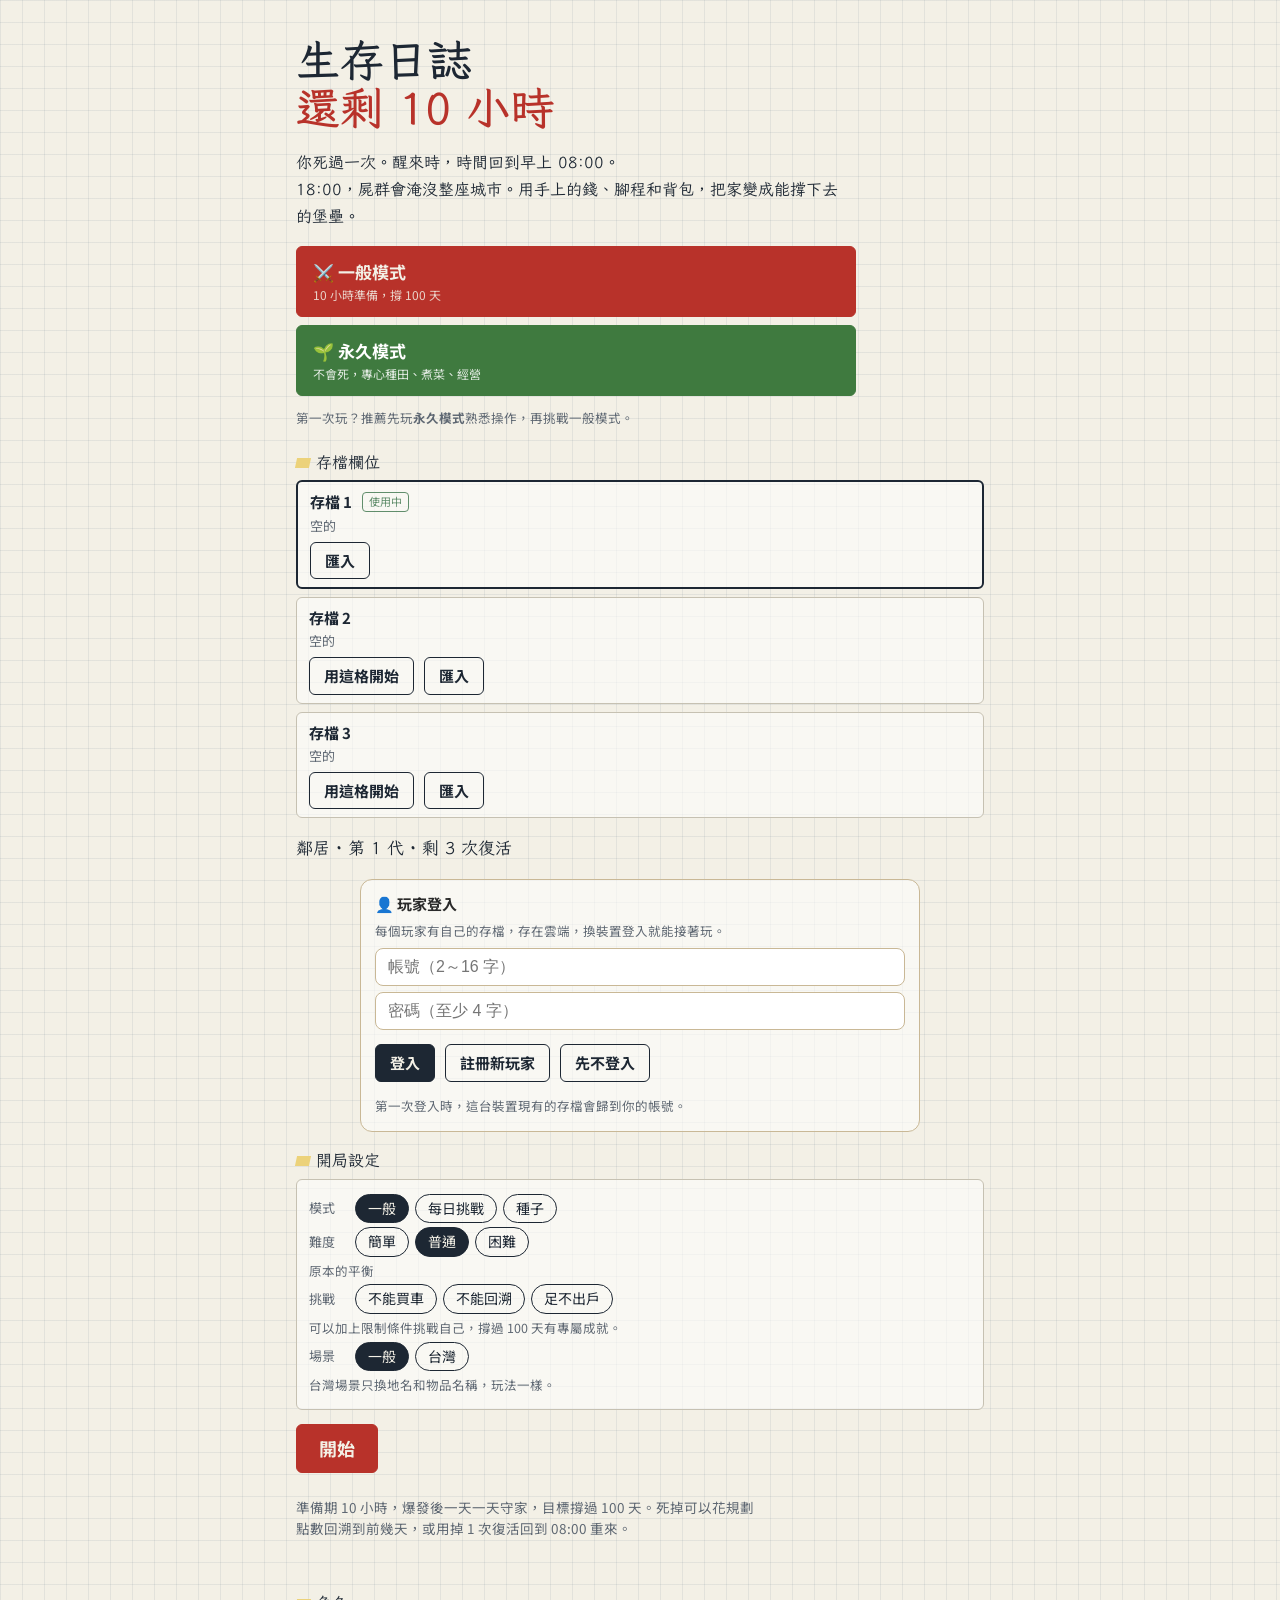
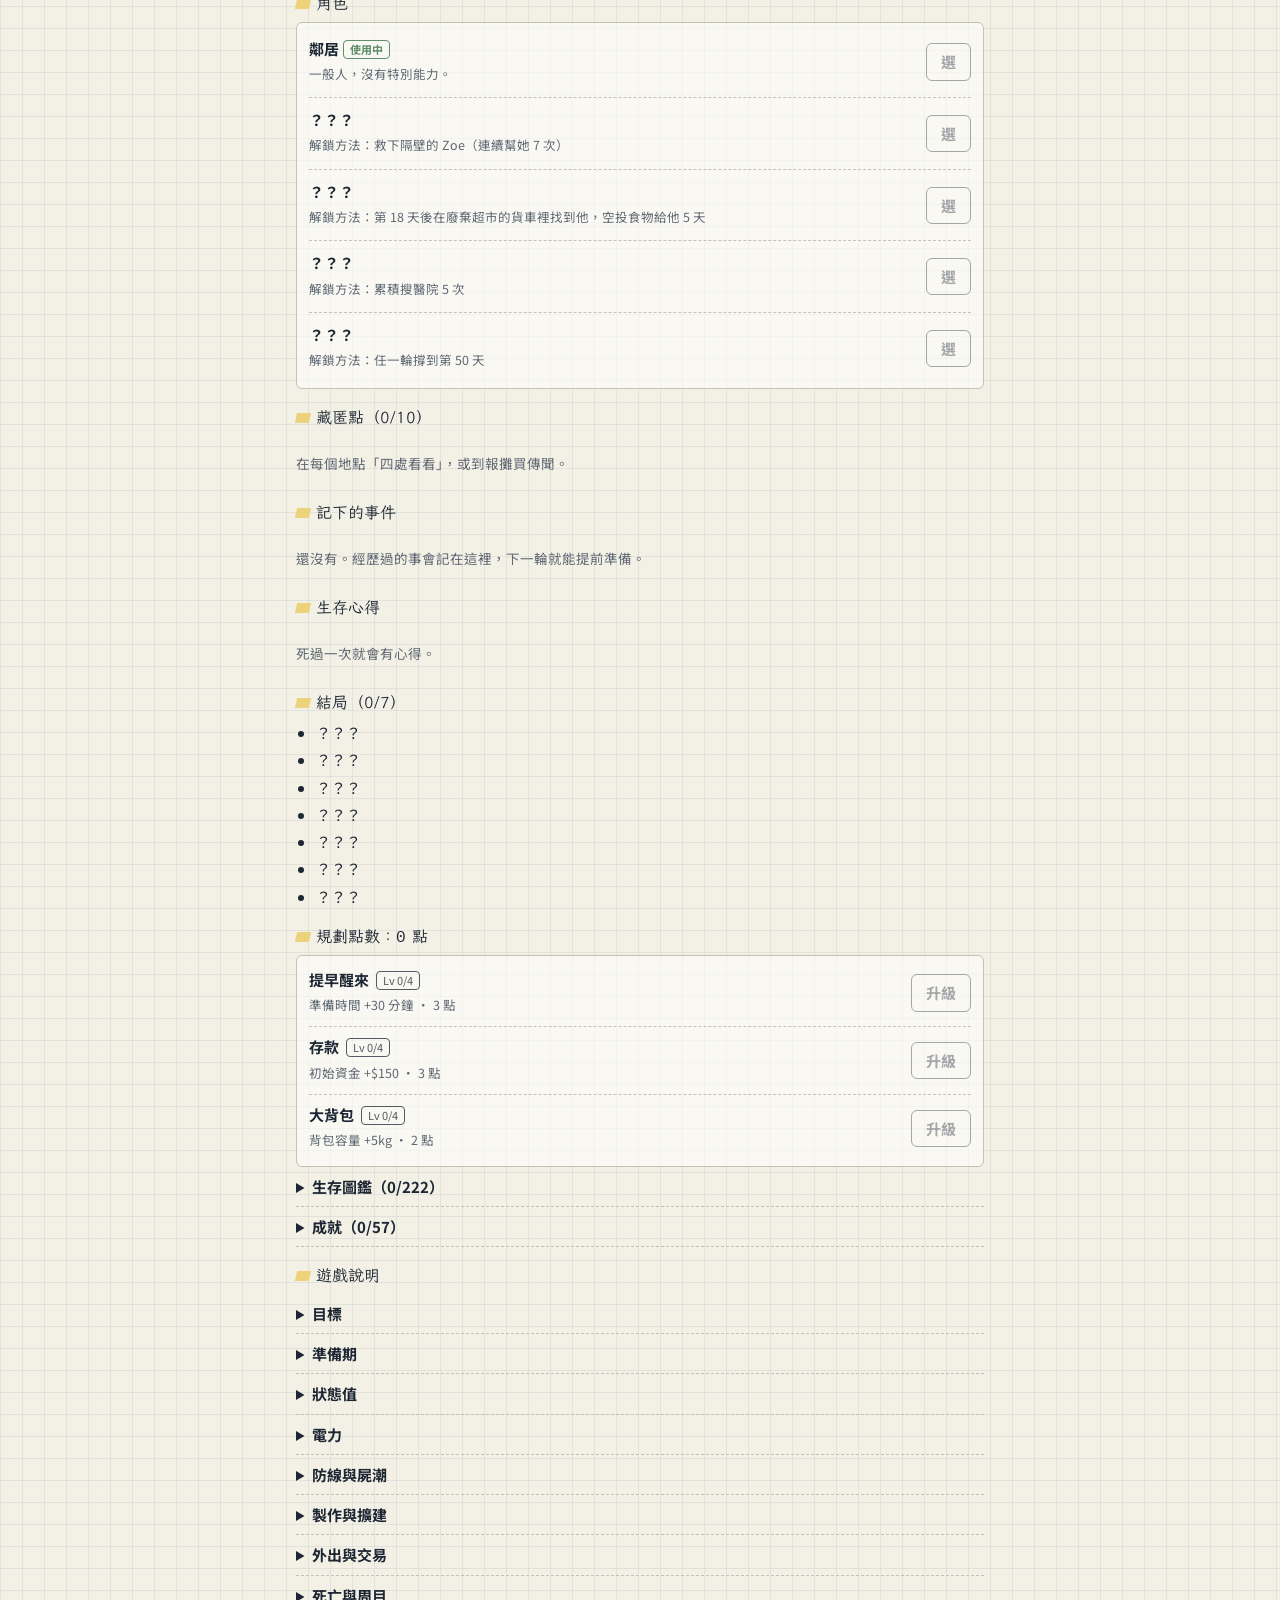
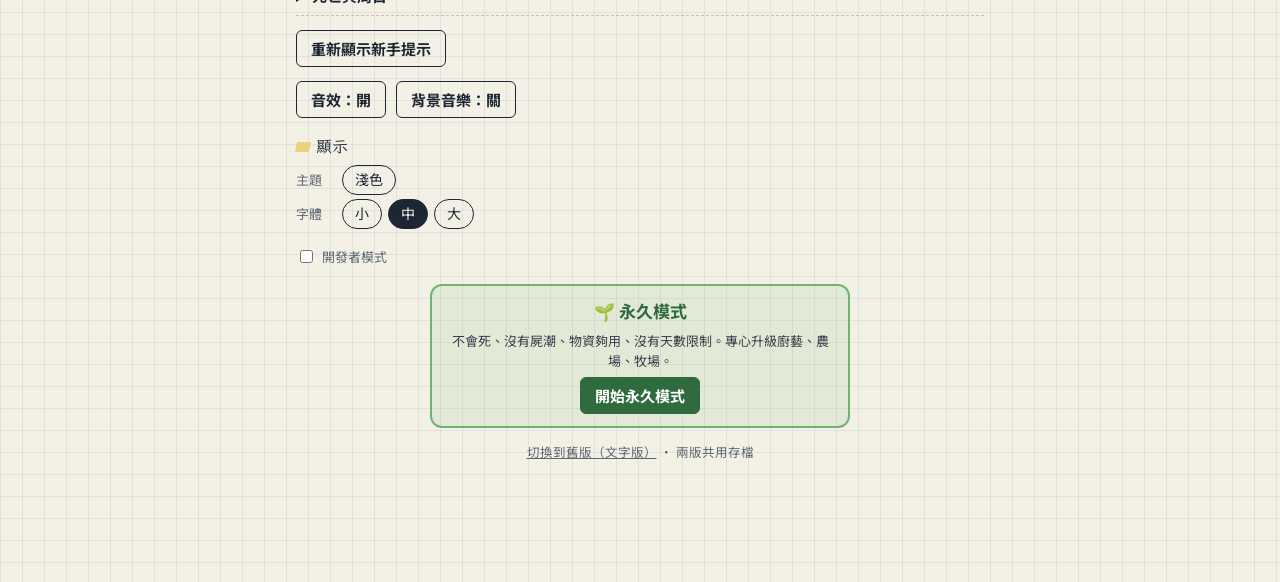
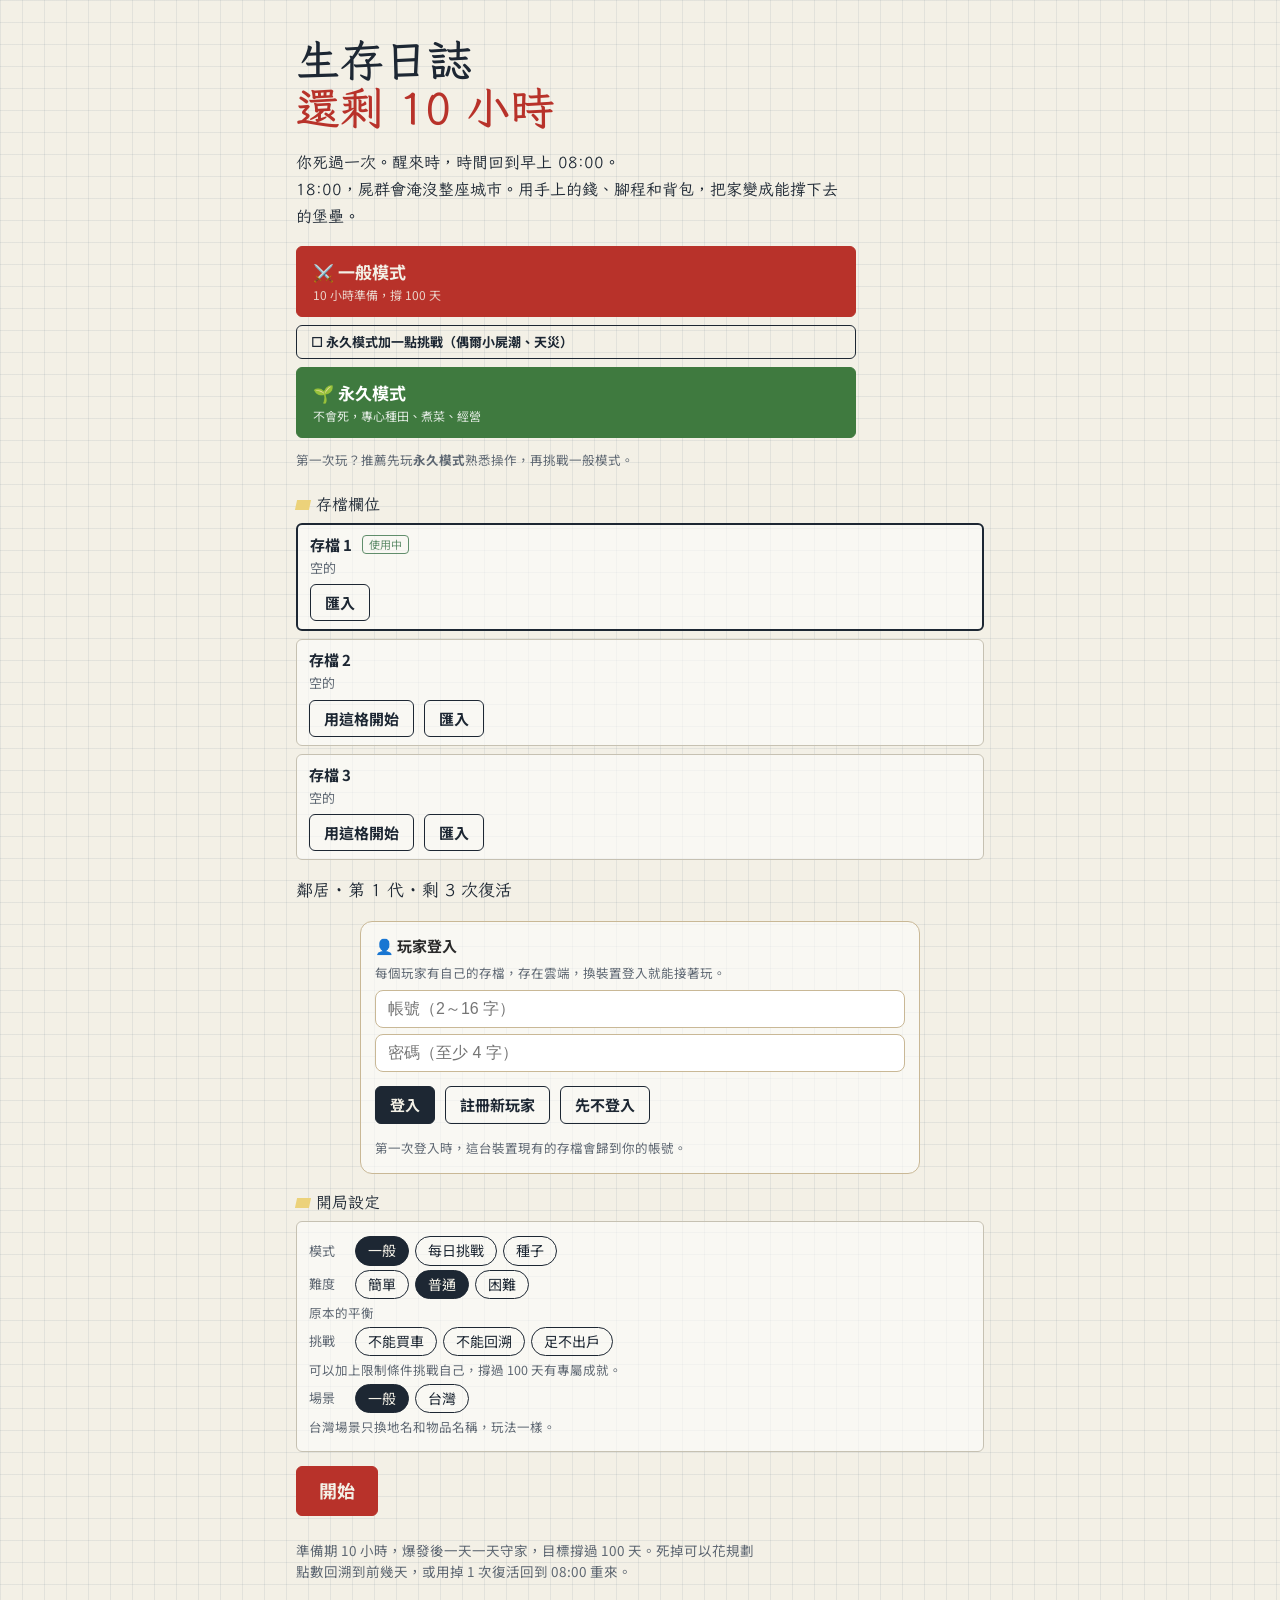
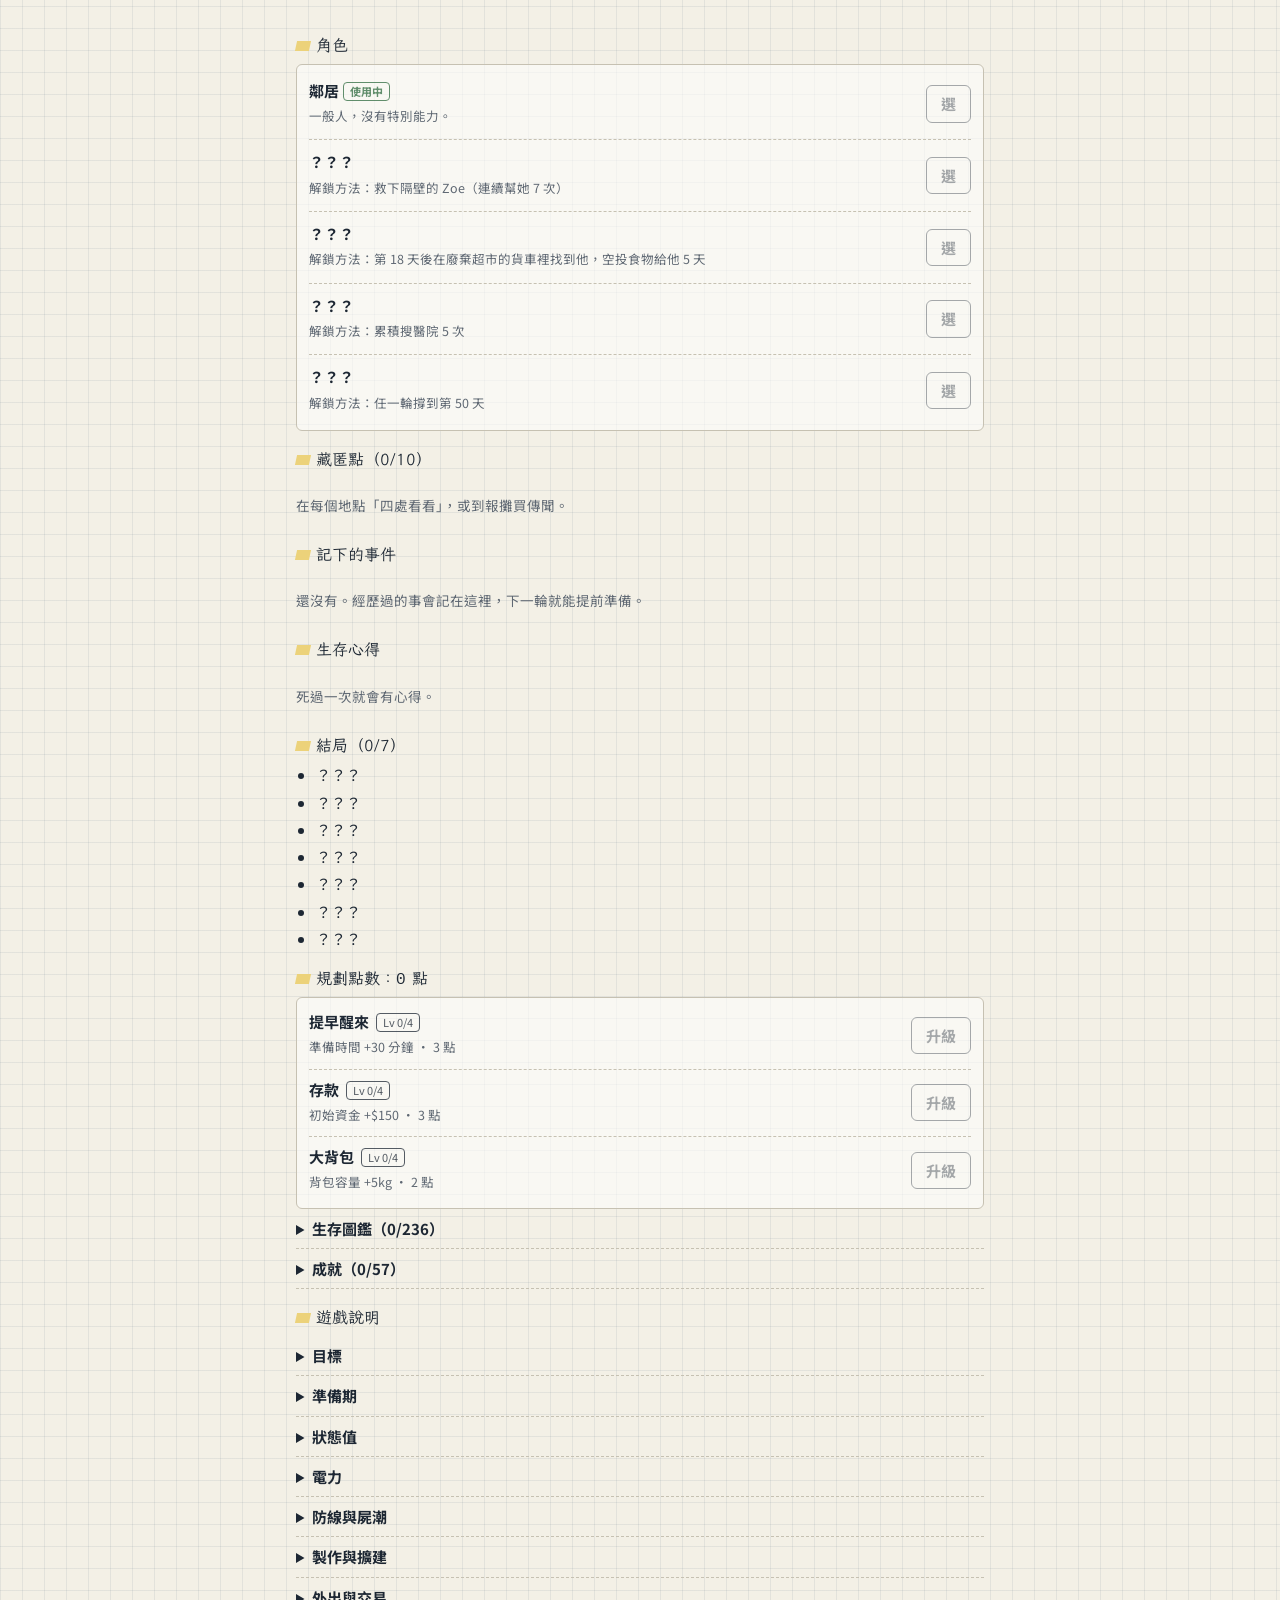
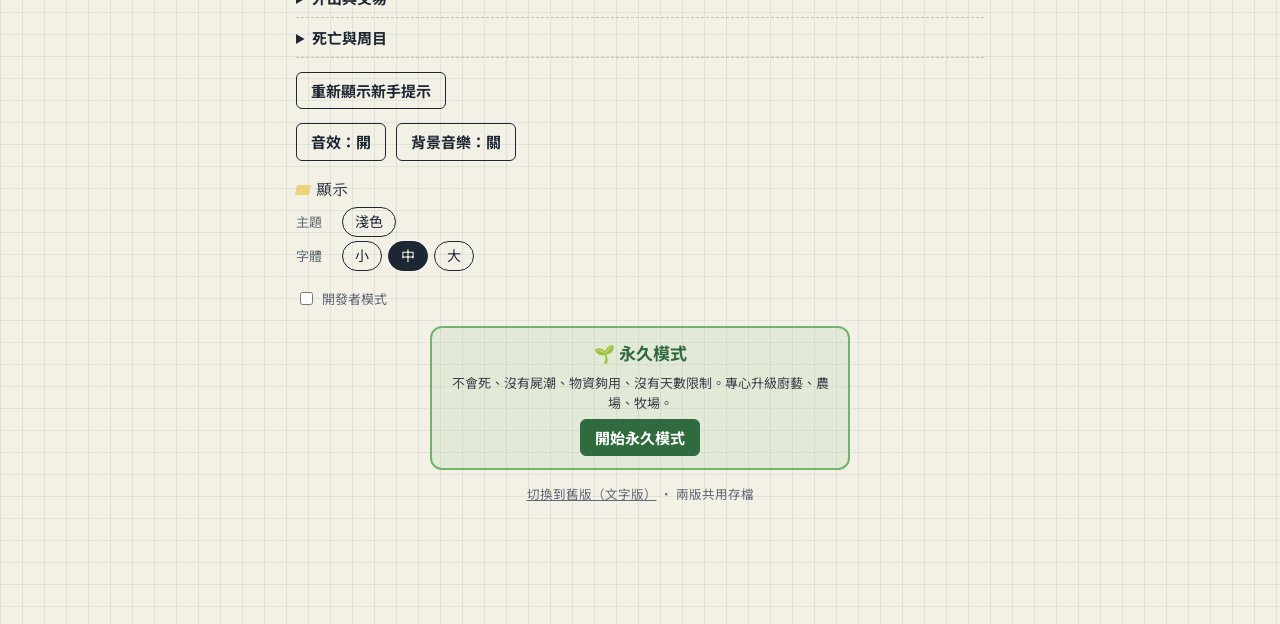
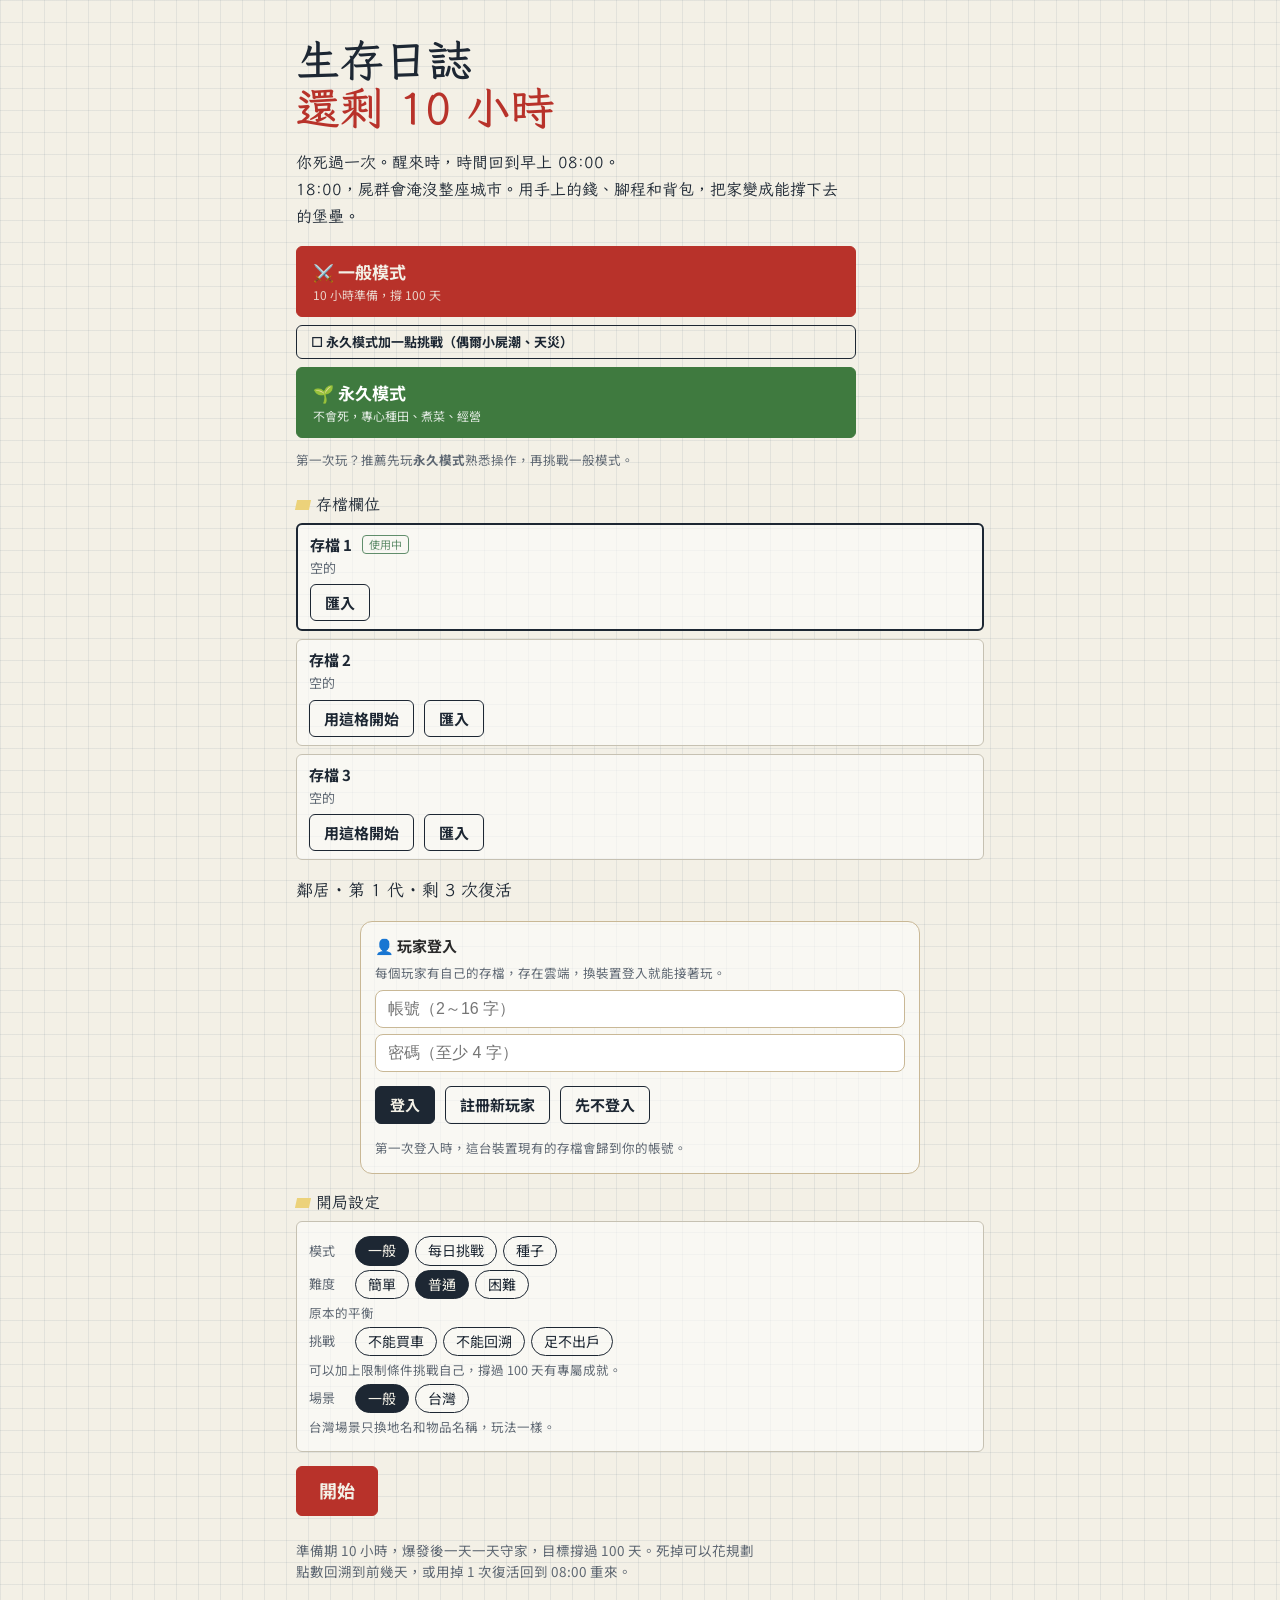
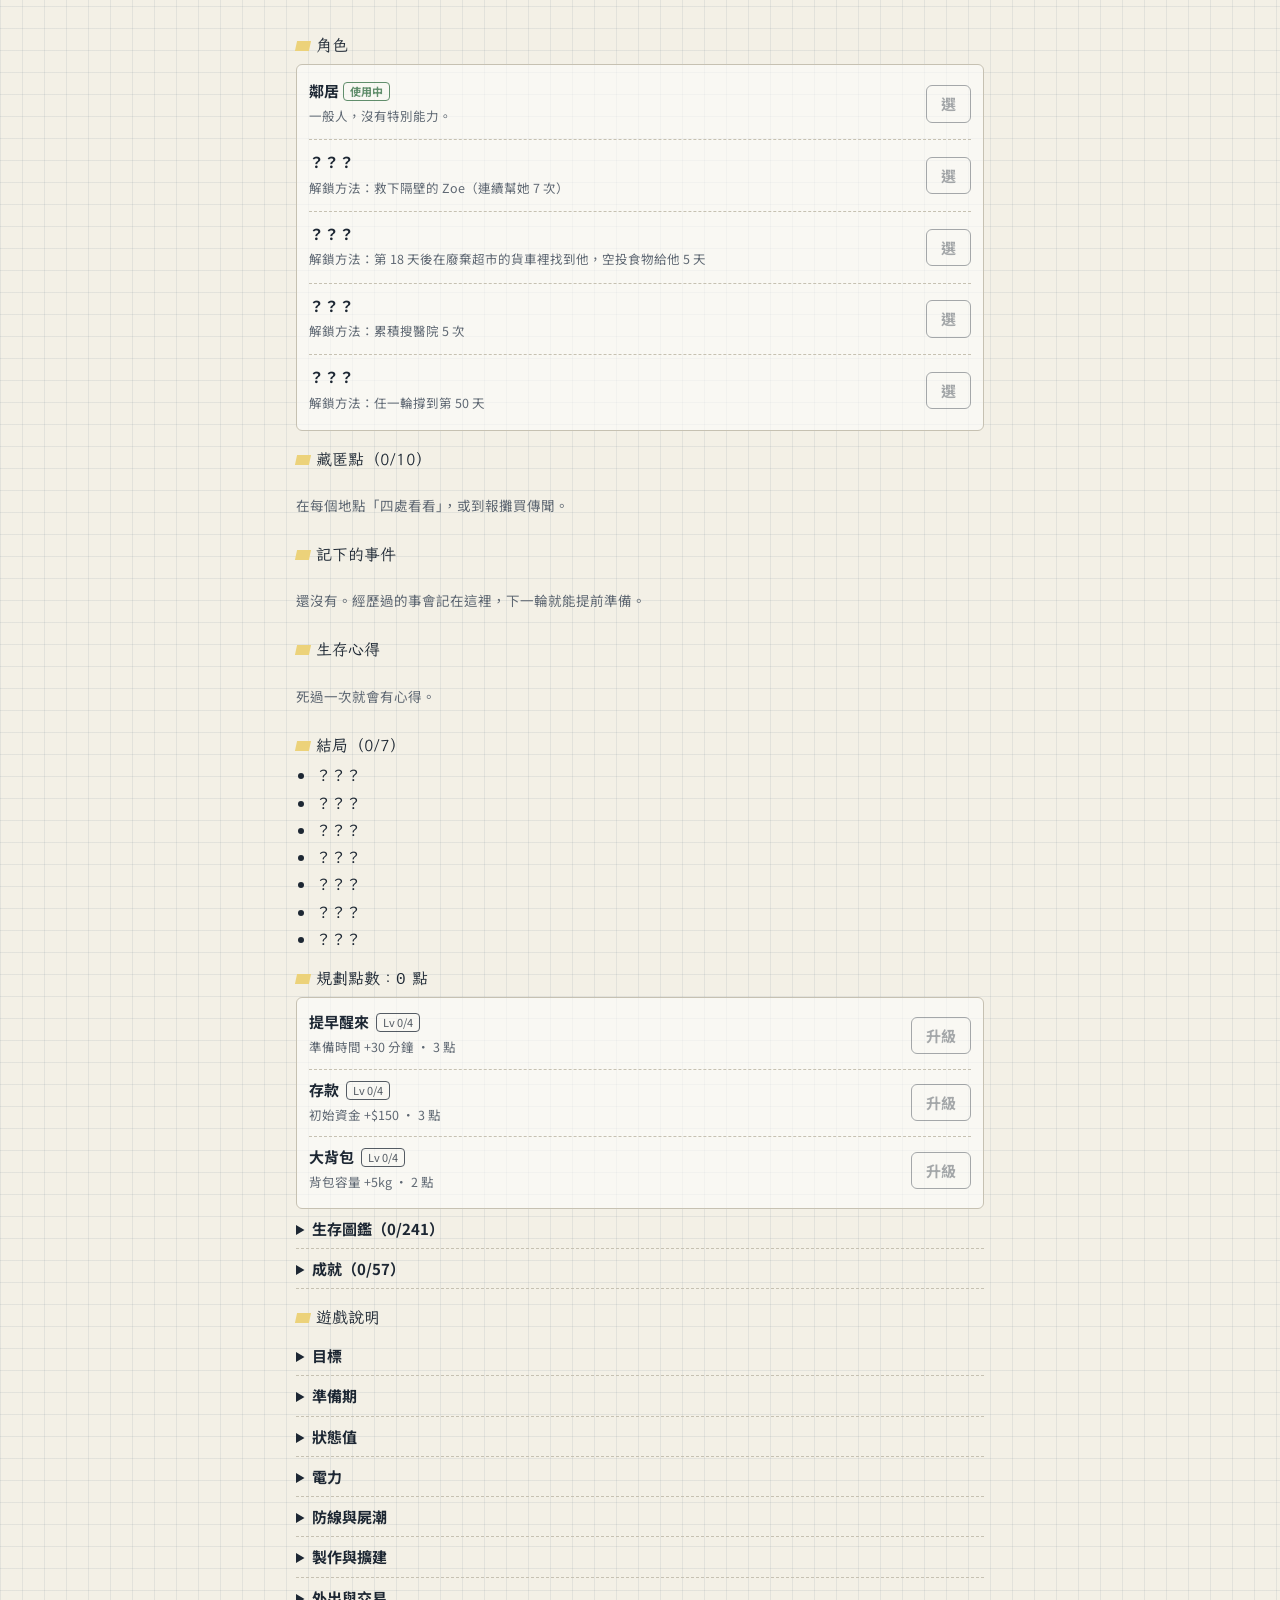
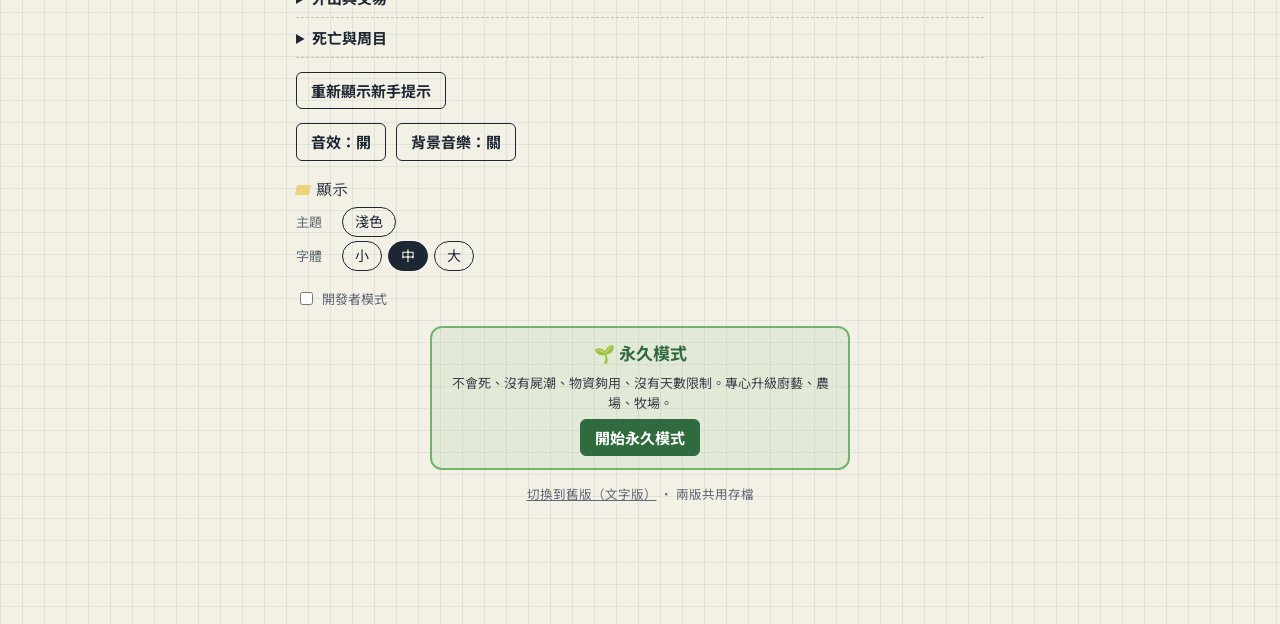
